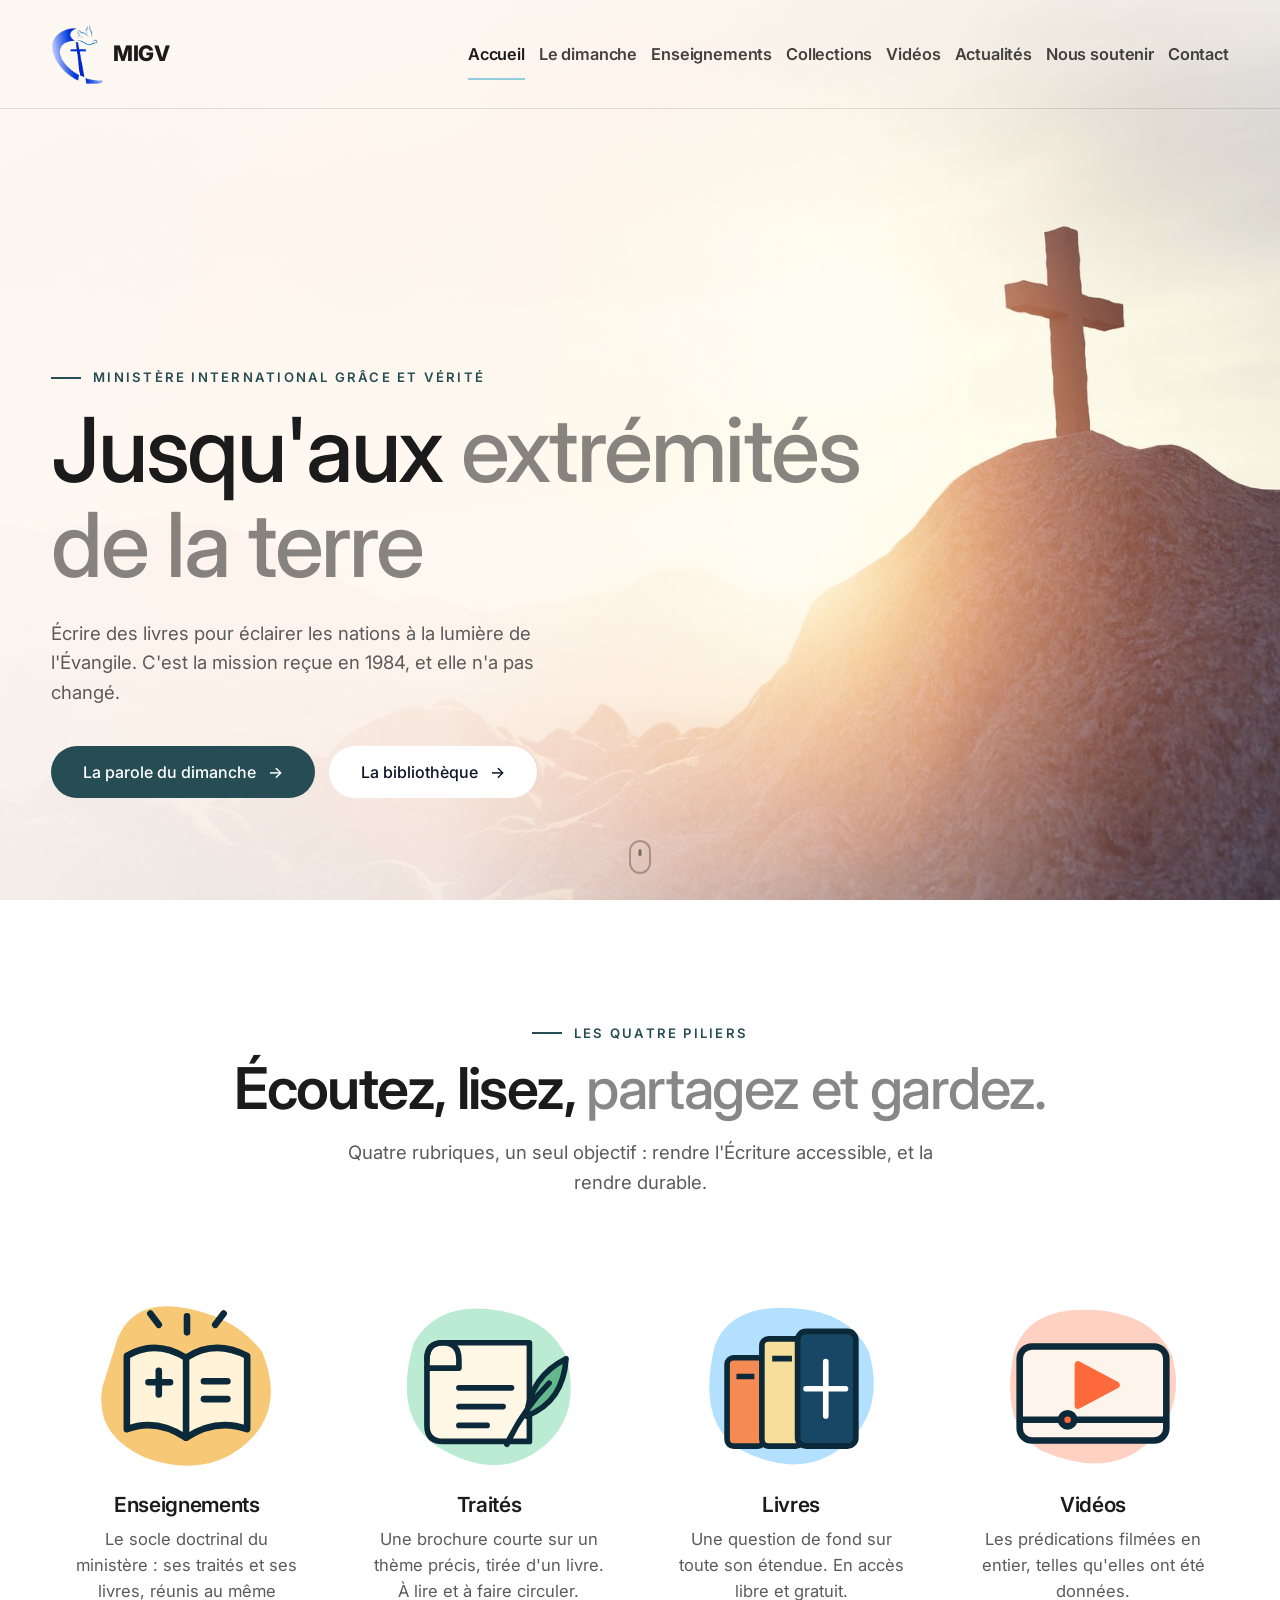
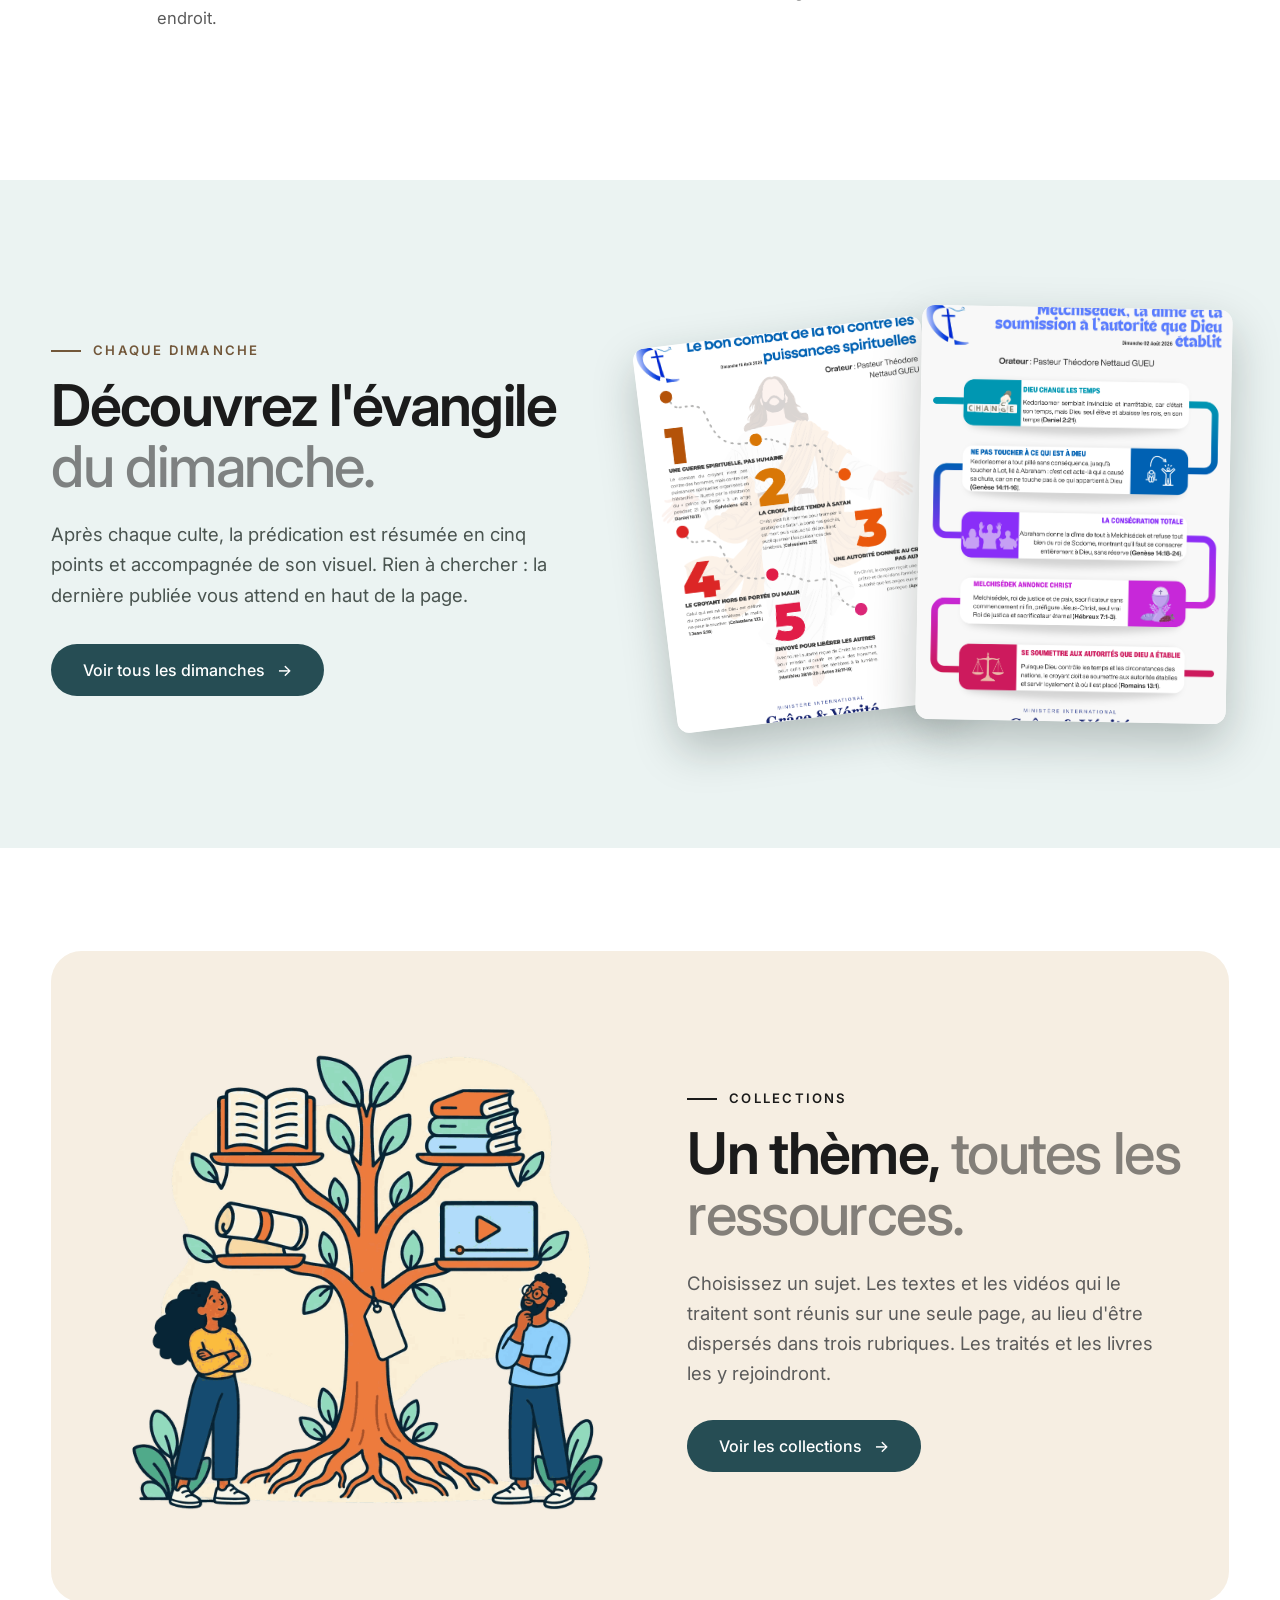
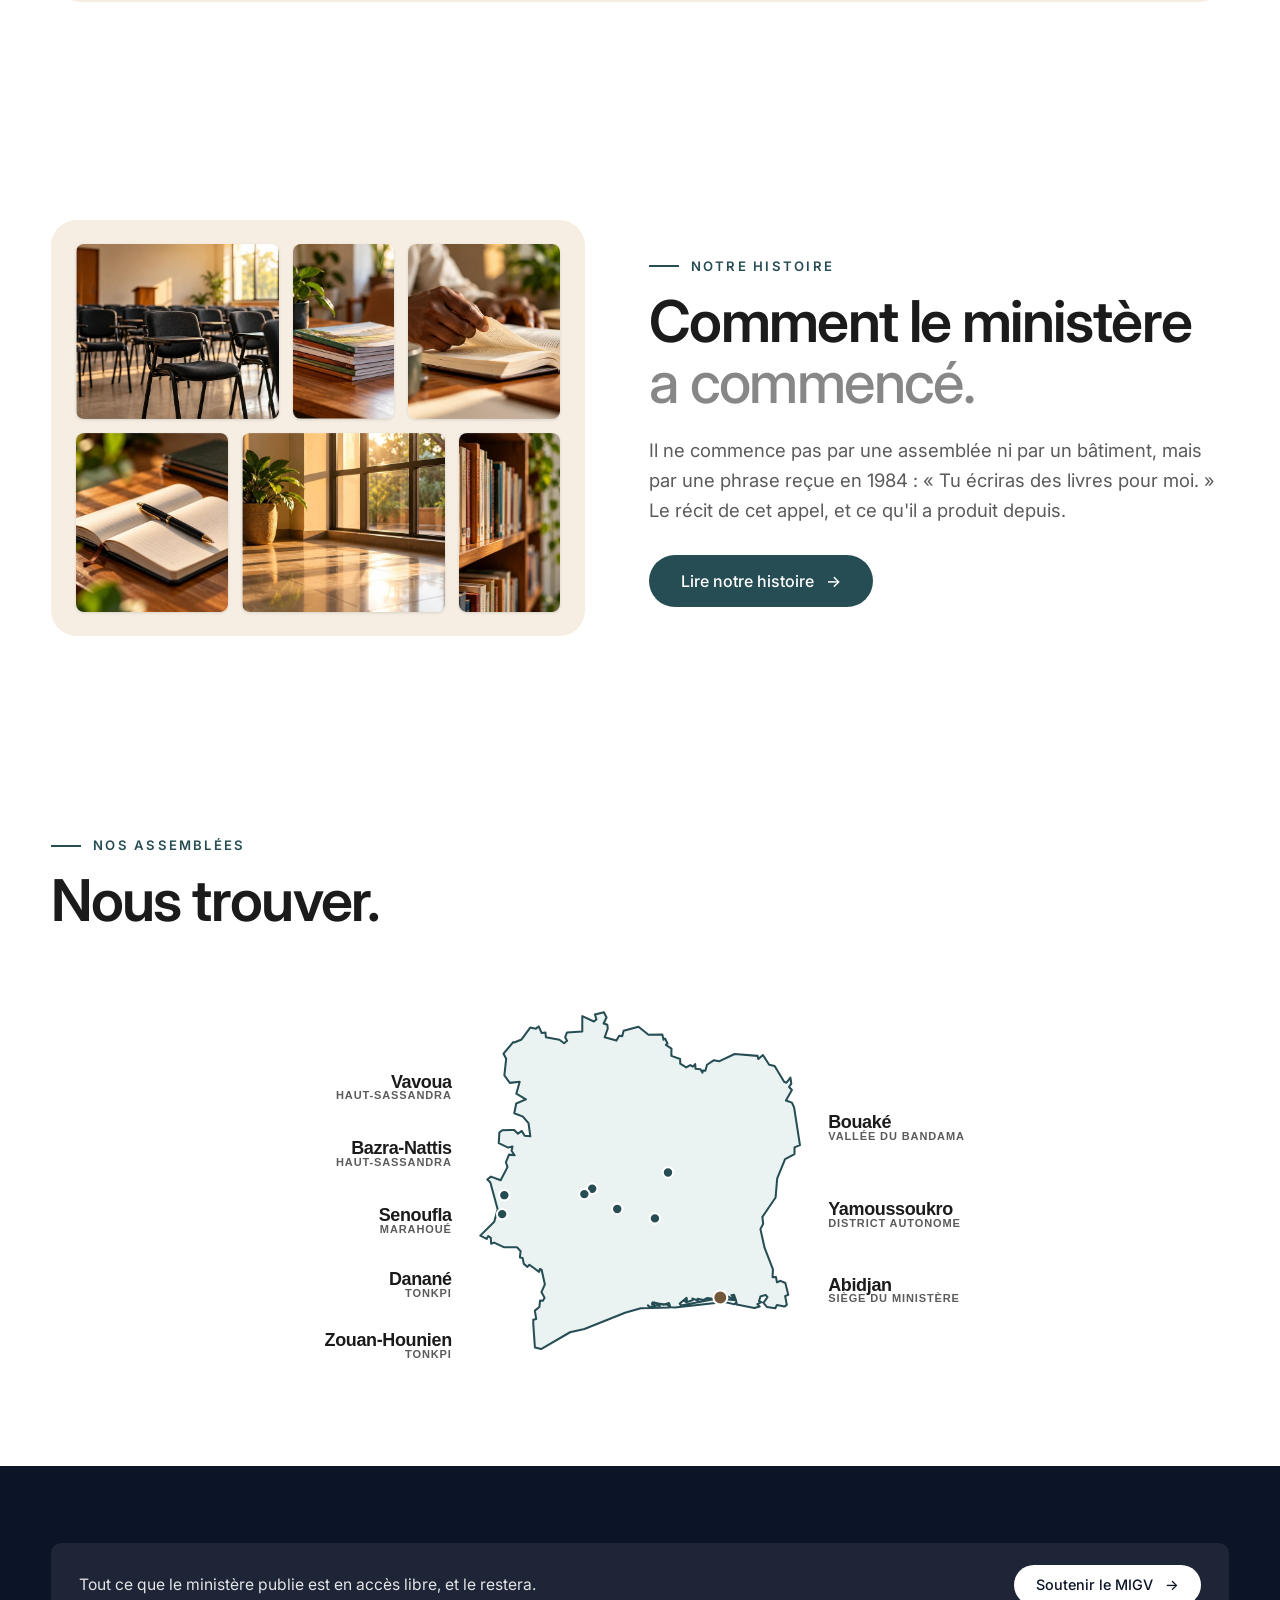
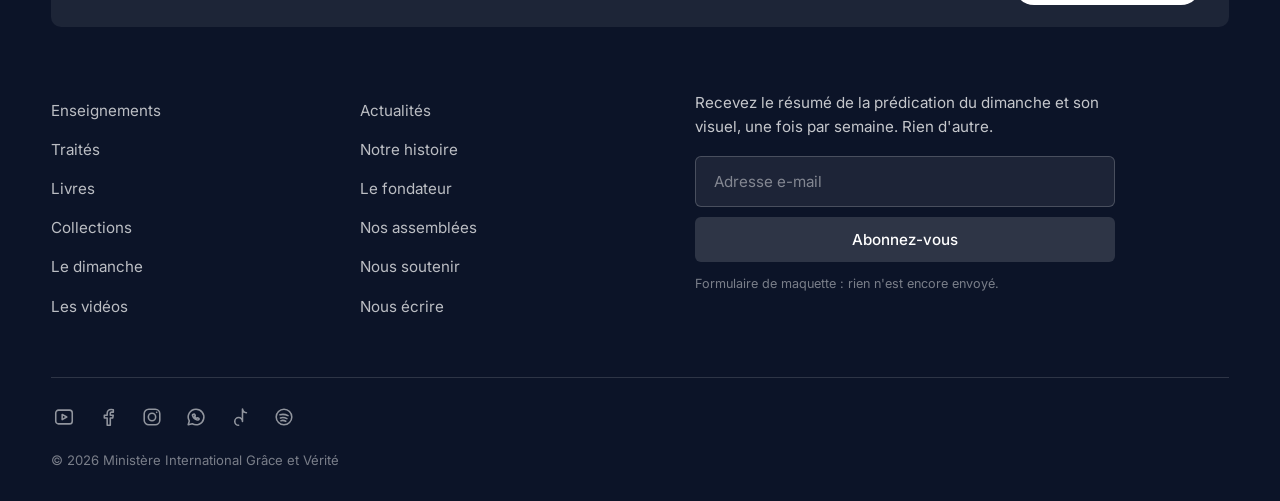
==== index.html @ cc4a8f65 "Maquette du site MIGV Site statique : quatorze pages, sans serveur ni base de donnees.  Les donnees " ====
<!doctype html>
<html lang="fr">
<head>
<meta charset="utf-8">
<meta name="viewport" content="width=device-width,initial-scale=1">
<meta name="robots" content="noindex, nofollow">
<!-- Maquette en relecture. robots.txt demande aux moteurs de ne pas
     parcourir le site ; cette balise leur demande en plus de ne pas
     indexer la page, meme s'ils l'atteignent par un lien. A retirer
     le jour de la vraie mise en ligne. -->
<title>MIGV · Ministère International Grâce et Vérité</title>
<meta name="description" content="Ministère International Grâce et Vérité. Enseignements, traités, livres et prédications du Docteur Théodore Nettaud GUEU.">
<link rel="preconnect" href="https://fonts.googleapis.com">
<link rel="preconnect" href="https://fonts.gstatic.com" crossorigin>
<link href="https://fonts.googleapis.com/css2?family=Inter:wght@400;500;600;700&display=swap" rel="stylesheet">
<link rel="stylesheet" href="style.css?v=18">
<style>
/* ===================================================================
   LANDING PAGE : habillage propre, independant du reste du site.
   Tout ce qui suit ne vit que sur cette page. Les neuf autres pages
   gardent la charte precedente.
   =================================================================== */
:root{
  /* --dom est la couleur dominante de style.css. Sans valeur, elle
     retombe sur #0024D8, le bleu electrique d'origine. Il ne se
     voyait plus qu'a trois endroits, mais il s'y voyait bien :
     le trait sous le lien actif du menu, la bordure basse du
     menu mobile ouvert, et les boutons de la carte sous 820 px.
     Une seule ligne les ramene tous les trois dans la palette. */
  --dom:#264D54;

  /* valeurs relevees sur bibleproject.com le 25 octobre 2026 */
  --encre:#0C1428;      /* nuit : couverture et pied */
  --encre2:#1B1B1B;     /* le noir de leur texte */
  --parche:#F6EEE2;     /* leur parchemin chaud */
  --craie2:#FFF9F3;     /* leur blanc chaud */
  --brume:#EBF3F2;      /* leur vert tres pale */
  --gris-chaud:#EDECEB;
  --sable:#EADCC0;
  --vert:#264D54;       /* leur sarcelle profond */
  --vert-vif:#3A7781;
  --terre:#72573A;      /* leur brun */
  --or:#93CDDD;         /* leur bleu pale, en accent clair */
  --or-cl:#93CDDD;
  --craie:#FFFFFF;
  --plomb:#5B5B5B;
  --ease:cubic-bezier(.16,1,.3,1);
}
body{background:var(--craie);color:var(--encre2);
  font-family:Inter,system-ui,-apple-system,'Segoe UI',sans-serif}
/* la feuille partagee met un serif sur h1 et h2 : sur cette page, une
   seule famille, comme chez eux. */
h1,h2,h3,h4,h5{font-family:inherit}

/* ---- titres : le serif porte les deux premiers rangs ---- */
/* leur titre : la meme famille que le texte, graisse 500, chasse serree */
.ttl{font-weight:500;letter-spacing:-.025em;line-height:1.06;margin:0;text-transform:none}
.t1{font-size:clamp(2.8rem,7.6vw,5.6rem)}
.t2{font-size:clamp(2.2rem,5.9vw,3.6rem);font-weight:600;letter-spacing:-.028em}
/* ils n'opposent pas deux registres : le second membre est seulement plus clair */
.ital{font-weight:500;opacity:.52}
.sur{font:600 .82rem/1 Inter,sans-serif;letter-spacing:.17em;text-transform:uppercase;
  display:inline-flex;align-items:center;gap:12px;margin-bottom:18px}
.sur::before{content:'';width:30px;height:2px;background:currentColor}
.txt{font-size:clamp(1.06rem,1.45vw,1.2rem);line-height:1.62;color:var(--plomb);max-width:52ch}

/* ---- un seul bouton par section, deux formes ---- */
.bt{display:inline-flex;align-items:center;gap:12px;border-radius:999px;
  font:500 1rem/1 Inter,sans-serif;letter-spacing:0;padding:18px 32px;
  transition:transform .3s var(--ease),background .3s var(--ease),color .3s var(--ease)}
.bt span{transition:transform .3s var(--ease)}
.bt:hover span{transform:translateX(5px)}
.bt-plein{background:var(--vert);color:var(--craie)}
.bt-plein:hover{background:var(--encre)}
.bt-clair{background:var(--craie);color:var(--encre)}
.bt-clair:hover{background:var(--sable)}
.bt-fil{border:2px solid currentColor}
.bt-fil:hover{background:currentColor}
.bt-fil:hover span,.bt-fil:hover{color:var(--craie)}

/* ===== 1. LA COUVERTURE ============================================ */
.couv{position:relative;min-height:100svh;display:flex;align-items:flex-end;overflow:hidden}
.couv>img{position:absolute;inset:0;width:100%;height:100%;object-fit:cover;
  object-position:64% 46%;animation:derive 48s ease-in-out infinite alternate}
@keyframes derive{from{transform:scale(1.02)}to{transform:scale(1.1)}}
.couv::after{content:'';position:absolute;inset:0;pointer-events:none;
  background:linear-gradient(92deg,rgba(255,249,243,.95) 0%,rgba(255,249,243,.88) 36%,rgba(255,249,243,.52) 62%,rgba(255,249,243,.08) 88%),
             linear-gradient(180deg,rgba(255,249,243,.72) 0%,rgba(255,249,243,0) 22%)}
.couv .dedans{position:relative;z-index:3;width:100%;padding-bottom:clamp(54px,8vw,110px);color:var(--encre2)}
.couv .t1{color:var(--encre2);max-width:15ch}
.couv .sous{margin:26px 0 38px;font-size:clamp(1.06rem,1.45vw,1.22rem);line-height:1.6;color:var(--plomb);
  max-width:46ch}
.couv .choix{display:flex;gap:14px;flex-wrap:wrap}
.couv .fleche{position:absolute;left:50%;bottom:26px;z-index:3;transform:translateX(-50%);
  width:22px;height:34px;border:2px solid rgba(27,27,27,.3);border-radius:999px}
.couv .fleche::after{content:'';position:absolute;left:50%;top:7px;width:3px;height:7px;border-radius:2px;
  background:rgba(27,27,27,.55);transform:translateX(-50%);animation:goutte 2.1s ease-in-out infinite}
@keyframes goutte{0%{opacity:0;transform:translate(-50%,0)}35%{opacity:1}100%{opacity:0;transform:translate(-50%,13px)}}

/* l'entete repose sur la photo, puis se pose en vert une fois depassee */
#entete .bar{max-width:var(--max);margin:0 auto;padding:18px clamp(24px,4vw,54px);
  display:flex;align-items:center;gap:26px}
.tete.clair{background:transparent;border-bottom:1px solid rgba(27,27,27,.12)}
.tete.clair a,.tete.clair b,.tete.clair nav a{color:var(--encre2)}
.tete.pose{background:#17223E;border-bottom:1px solid rgba(255,255,255,.16);
  box-shadow:0 10px 28px rgba(0,0,0,.28)}
/* l'entete s'efface quand le pied entre a l'ecran : plus de deux bandes
   sombres qui se touchent, et le pied reprend tout l'ecran */
.tete{transition:background .4s var(--ease),opacity .35s var(--ease),transform .35s var(--ease)}
.tete.efface{opacity:0;transform:translateY(-100%);pointer-events:none}
.tete.pose a,.tete.pose b,.tete.pose nav a{color:var(--craie)}
#entete nav a{position:relative;opacity:.82}
#entete nav a:hover,#entete nav a.ici{opacity:1}
#entete nav a.ici::after{content:'';position:absolute;left:0;right:0;bottom:-7px;height:2px;background:var(--or)}
.tete.clair .burger span,.tete.clair .burger span::before,.tete.clair .burger span::after{background:var(--encre2)}
.tete.pose .burger span,.tete.pose .burger span::before,.tete.pose .burger span::after{background:var(--craie)}

/* ===== 2. LES QUATRE PILIERS ======================================= */
.piliers{background:var(--craie);padding:clamp(76px,9vw,134px) 0}
.piliers .tete-sec{text-align:center;margin-bottom:clamp(44px,5vw,70px)}
.piliers .sur{color:var(--vert)}
.piliers .txt{margin:18px auto 0;text-align:center}
.quatre{display:grid;grid-template-columns:repeat(4,1fr);gap:clamp(18px,2.4vw,36px)}
@media(max-width:980px){.quatre{grid-template-columns:repeat(2,1fr)}}
@media(max-width:560px){.quatre{grid-template-columns:1fr}}
.pil{display:block;text-align:center;padding:30px 20px 34px;border-radius:14px;
  transition:background .35s var(--ease),transform .35s var(--ease)}
.pil:hover{background:#FAF7F2;transform:translateY(-6px)}
.pil .emb{width:100%;max-width:210px;height:188px;margin:0 auto 16px;display:block}
.pil h3{font-weight:600;font-size:1.3rem;letter-spacing:-.015em;text-transform:none;
  margin:0 0 10px;color:var(--encre2)}
.pil p{margin:0;font-size:1.04rem;line-height:1.58;color:var(--plomb)}
/* la tache de couleur respire au survol, le trait ne bouge pas */
.pil .emb>path:first-child{transform-origin:110px 100px;
  transition:transform .5s var(--ease)}
.pil:hover .emb>path:first-child{transform:scale(1.07) rotate(-2deg)}

/* ===== 3. LA PAROLE DU DIMANCHE ==================================== */
.dim{background:var(--brume);padding:clamp(96px,11vw,168px) 0;overflow:hidden}
.dim .duo{display:grid;grid-template-columns:minmax(0,.86fr) minmax(0,1fr);
  gap:clamp(34px,5vw,80px);align-items:center}
@media(max-width:900px){.dim .duo{grid-template-columns:1fr}}
.dim .sur{color:var(--terre)}
.dim .txt{color:#4A5450}
.dim .act{margin-top:34px;display:flex;gap:14px;flex-wrap:wrap}
.eventail{display:flex;justify-content:center;gap:0}
.eventail a{display:block;width:clamp(150px,25vw,290px);border-radius:12px;overflow:hidden;
  box-shadow:0 18px 44px rgba(19,36,31,.26);background:var(--craie);
  transition:transform .45s var(--ease),box-shadow .45s var(--ease)}
.eventail a img{width:100%;aspect-ratio:3/4;object-fit:cover;display:block}
.eventail a:nth-child(1){transform:rotate(-7deg) translateY(10px)}
.eventail a:nth-child(2){transform:rotate(1deg) scale(1.07);z-index:2;margin:0 -14px}
.eventail a:nth-child(3){transform:rotate(7deg) translateY(10px)}
.eventail a:hover{transform:rotate(0deg) scale(1.1) translateY(-8px);z-index:3;
  box-shadow:0 26px 60px rgba(19,36,31,.34)}
/* en dessous de 700 px, trois affiches de 150 px ne tiennent plus :
   on les reduit et on resserre le chevauchement. */
@media(max-width:700px){
  .eventail a{width:clamp(78px,25vw,128px)}
  .eventail a:nth-child(2){margin:0 -8px}
}

/* ===== 4. LES COLLECTIONS ========================================== */
.coll{background:var(--craie);color:var(--encre2);
  padding:clamp(70px,8vw,120px) 0;overflow:hidden;position:relative}
/* une seconde couche posee sur le fond blanc, comme sur la reference */
.couche{background:var(--parche);border-radius:clamp(18px,2.4vw,32px);
  padding:clamp(34px,4.4vw,72px) clamp(26px,3.6vw,60px)}
.couche .duo{display:grid;grid-template-columns:minmax(0,1fr) minmax(0,.92fr);
  gap:clamp(30px,4vw,70px);align-items:center}
@media(max-width:900px){.couche .duo{grid-template-columns:1fr}}
/* l'illustration de la section, posee simplement */
.illu{margin:0;display:flex;justify-content:center;align-items:center;
  padding:clamp(10px,2vw,28px)}
.illu img{display:block;width:100%;max-width:650px;height:auto;object-fit:contain}

/* ===== 5. L'HISTOIRE =============================================== */
.hist{background:var(--craie);padding:clamp(76px,9vw,134px) 0}
.hist .duo{display:grid;grid-template-columns:minmax(0,.92fr) minmax(0,1fr);
  gap:clamp(34px,5vw,80px);align-items:center}
@media(max-width:900px){.hist .duo{grid-template-columns:1fr}}
.hist .sur{color:var(--vert)}
/* ---- la mosaique. Six photographies en deux rangees de trois, et
   jamais deux cadres de la meme largeur dans une rangee : 4, 2 et 3
   colonnes, puis 3, 4 et 2 pour que le grand cadre change de place.
   Dans chaque rangee un seul cadre porte son vrai ratio dans --r : c'est
   lui qui fixe la hauteur, et il n'est donc jamais recadre. Les deux
   autres s'etirent pour l'atteindre exactement, object-fit:cover absorbe
   la difference, et les hauteurs tombent juste a toutes les largeurs,
   gouttiere comprise. ---- */
.mur{background:var(--parche);border-radius:clamp(16px,2vw,26px);
  padding:clamp(14px,1.9vw,26px)}
.mosaique{display:flex;flex-direction:column;gap:clamp(8px,1.1vw,14px)}
.rang{display:flex;gap:clamp(8px,1.1vw,14px);align-items:stretch}
.case{position:relative;margin:0;border-radius:8px;overflow:hidden;
  background:var(--craie);box-shadow:0 1px 3px rgba(27,27,27,.13);
  transition:transform .45s var(--ease)}
/* l'image est hors flux : elle ne pese donc pas sur la hauteur de la
   rangee, qui reste decidee par le seul cadre porteur du ratio. */
.case img{position:absolute;inset:0;width:100%;height:100%;
  object-fit:cover;display:block}
.case:hover{transform:translateY(-3px)}
.case.f4{flex:4 1 0}
.case.f3{flex:3 1 0}
.case.f2{flex:2 1 0}
.case.porte{aspect-ratio:var(--r)}   /* le cadre qui fixe la hauteur */
.case:not(.porte){min-height:0}      /* les autres s'etirent */
/* au telephone la hauteur n'est plus le probleme, et trois cadres de
   front donneraient un filet de 65 px. On repasse donc a deux colonnes
   carrees : les rangees s'effacent, les six cadres se rangent seuls. */
@media(max-width:620px){
  .mosaique{display:grid;grid-template-columns:1fr 1fr}
  .rang{display:contents}
  .mosaique .case{aspect-ratio:1}
}
.faits{display:flex;flex-wrap:wrap;gap:clamp(18px,3vw,44px);margin-top:clamp(26px,3vw,38px);
  padding-top:clamp(20px,2.4vw,30px);border-top:1px solid rgba(27,27,27,.12)}
.faits div{min-width:120px}
.faits b{display:block;font-size:clamp(1.4rem,2.4vw,1.9rem);font-weight:600;
  letter-spacing:-.02em;line-height:1.1;color:var(--encre2)}
.faits span{font:500 .74rem/1.4 Inter,sans-serif;letter-spacing:.12em;
  text-transform:uppercase;color:var(--plomb)}

/* ===== 6. LA CARTE ================================================= */
.zone-carte{background:var(--craie);padding:clamp(54px,6vw,86px) 0}
.zone-carte .sur{color:var(--vert)}
.zone-carte .tete-sec{margin-bottom:clamp(34px,4vw,54px)}
/* la feuille partagee encadre la carte d'un trait de 3 px : sur
   l'accueil on l'enleve, la carte respire sur le fond blanc. */
.zone-carte .carte-hote{border:0;padding:0;background:transparent;
  max-width:720px;margin:0 auto}
/* on redefinit ici les variables dont la carte se sert : le trace, les
   points, les fleches et les etiquettes passent d'un coup aux teintes
   de cette page, sans toucher a la feuille partagee ni a la page Contact. */
.zone-carte{--accent:#264D54;--bleu-brume:#EBF3F2;--ambre:#72573A;
  --texte:#1B1B1B;--gris:#5B5B5B;--creme:#FFFFFF}
/* la carte dessine dans un cadre de 1240 de large, affiche sur 720 :
   tout y est reduit de 42 %. On grossit donc les etiquettes d'autant. */
.zone-carte .carte-ci .nom{font-size:31px}
.zone-carte .carte-ci .reg{font-size:19px}
.zone-carte .carte-ci .past{font-size:21px}
/* chaque ville porte sa propre teinte, posee par le script ci-dessous.
   Au repos la carte reste unie ; la couleur n'apparait qu'au clic. */
.zone-carte .carte-ci .g-ville.actif .pt{fill:var(--ville,#72573A)}
.zone-carte .carte-ci .g-ville.actif .halo{fill:var(--ville,#72573A);opacity:.18}
.zone-carte .carte-ci .lab.actif .nom{fill:var(--ville,#72573A)}
.zone-carte .carte-ci .lab.actif .reg{fill:var(--ville,#72573A);opacity:.7}
.zone-carte .carte-ci .g-ville .pt,.zone-carte .carte-ci .nom,.zone-carte .carte-ci .reg{
  transition:fill .3s var(--ease)}

/* ===== 7. LE PIED ================================================== */
.pied-neuf{background:var(--encre);color:var(--craie);padding:clamp(56px,6vw,88px) 0 30px}

/* 1. la barre d'appel, en retrait sur le fond du pied */
.appel{display:flex;align-items:center;justify-content:space-between;gap:20px;flex-wrap:wrap;
  background:rgba(255,255,255,.07);border-radius:10px;
  padding:clamp(16px,1.8vw,22px) clamp(18px,2.2vw,28px);margin-bottom:clamp(40px,5vw,66px)}
.appel p{margin:0;font-size:.98rem;color:rgba(255,255,255,.88);max-width:62ch}
.appel .bt{padding:13px 22px;font-size:.9rem}

/* 2. les colonnes de liens a gauche, la lettre a droite */
.corps{display:grid;grid-template-columns:minmax(0,1fr) minmax(0,.92fr);
  gap:clamp(30px,5vw,80px);padding-bottom:clamp(36px,4vw,56px)}
@media(max-width:860px){.corps{grid-template-columns:1fr}}
.colonnes{display:grid;grid-template-columns:repeat(2,1fr);gap:clamp(20px,3vw,46px)}
@media(max-width:460px){.colonnes{grid-template-columns:1fr}}
.colonnes a{display:block;padding:7px 0;font-size:.95rem;color:rgba(255,255,255,.72);
  transition:color .25s,transform .25s var(--ease)}
.colonnes a:hover{color:var(--craie);transform:translateX(4px)}

.lettre p{margin:0 0 16px;font-size:.95rem;line-height:1.6;color:rgba(255,255,255,.76);max-width:44ch}
.lettre form{display:flex;flex-direction:column;gap:10px;max-width:420px}
.lettre input{background:rgba(255,255,255,.07);color:var(--craie);
  border:1px solid rgba(255,255,255,.2);border-radius:6px;padding:15px 18px;
  font:400 .95rem/1 Inter,sans-serif;outline:0;transition:border-color .3s}
.lettre input::placeholder{color:rgba(255,255,255,.45)}
.lettre input:focus{border-color:rgba(255,255,255,.55)}
.lettre button{border:0;border-radius:6px;padding:15px 18px;cursor:pointer;
  background:rgba(255,255,255,.14);color:var(--craie);
  font:500 .95rem/1 Inter,sans-serif;transition:background .25s}
.lettre button:hover{background:rgba(255,255,255,.24)}
.lettre .note{margin:12px 0 0;font-size:.79rem;color:rgba(255,255,255,.45)}

/* 3. la rangee du bas : les icones, puis la mention de droits dessous */
.pied-neuf .bas{padding-top:26px;border-top:1px solid rgba(255,255,255,.14)}
.reseaux{list-style:none;margin:0 0 20px;padding:0;display:flex;flex-wrap:wrap;gap:18px}
.reseaux a{display:grid;place-items:center;width:44px;height:44px;
  margin:-9px;
  color:rgba(255,255,255,.55);transition:color .25s,transform .25s var(--ease)}
.reseaux a:hover{color:var(--craie);transform:translateY(-2px)}
.reseaux svg{width:22px;height:22px;fill:none;stroke:currentColor;stroke-width:1.7;
  stroke-linecap:round;stroke-linejoin:round}
.droits{margin:0;font-size:.82rem;color:rgba(255,255,255,.45)}

@media(prefers-reduced-motion:reduce){
  .couv>img,.couv .fleche::after{animation:none}
}
</style>
</head>
<body>

<header class="tete clair" id="entete"></header>

<!-- ===== 1. LA COUVERTURE ===== -->
<section class="couv">
  <img src="images/heros-croix.jpg" alt="Une croix dressée sur une colline au lever du soleil">
  <div class="wrap dedans">
    <div class="sur" style="color:var(--vert)">Ministère International Grâce et Vérité</div>
    <h1 class="ttl t1">Jusqu'aux <span class="ital">extrémités de la terre</span></h1>
    <p class="sous">Écrire des livres pour éclairer les nations à la lumière de
    l'Évangile. C'est la mission reçue en 1984, et elle n'a pas changé.</p>
    <div class="choix">
      <a class="bt bt-plein" href="dimanche.html">La parole du dimanche <span>&rarr;</span></a>
      <a class="bt bt-clair" href="enseignements.html">La bibliothèque <span>&rarr;</span></a>
    </div>
  </div>
  <div class="fleche" aria-hidden="true"></div>
</section>

<!-- ===== 2. LES QUATRE PILIERS ===== -->
<section class="piliers">
  <div class="wrap">
    <div class="tete-sec rv">
      <div class="sur">Les quatre piliers</div>
      <h2 class="ttl t2">Écoutez, lisez, <span class="ital">partagez et gardez.</span></h2>
      <p class="txt">Quatre rubriques, un seul objectif : rendre l'Écriture
      accessible, et la rendre durable.</p>
    </div>
    <div class="quatre rv">

      <a class="pil" href="enseignements.html">
        <svg class="emb" viewBox="0 0 220 200" aria-hidden="true"><path d="M36 51Q53 8 108 18T190 65Q215 126 172 163T65 177Q11 153 20 102Z" fill="#f7c875"/><g fill="none" stroke="#0b2938" stroke-width="7" stroke-linecap="round" stroke-linejoin="round"><path d="M109 71Q76 51 46 69V147Q77 135 109 156Q141 135 174 147V69Q139 51 109 71Z" fill="#fff4d9"/><path d="M109 71V156M69 97h23m-12-12v25m48-14h25m-25 19h25"/><path d="M110 27v17M80 36l-9-12m69 12 9-12"/></g></svg>
        <h3>Enseignements</h3>
        <p>Le socle doctrinal du ministère : ses traités et ses livres, réunis au même endroit.</p>
      </a>

      <a class="pil" href="traites.html">
        <svg class="emb" viewBox="0 0 220 200" aria-hidden="true"><path d="M30 55Q55 12 115 20T193 72Q209 137 162 170T54 165Q7 133 30 55Z" fill="#bcebd4"/><g fill="none" stroke="#0b2938" stroke-width="6" stroke-linecap="round" stroke-linejoin="round"><path d="M61 55h92v105H61q-17 0-17-17V72q0-17 17-17Z" fill="#fff7e6"/><path d="M44 73q0-18 17-18t17 18v9H44m34 21h56m-56 20h47m-47 20h30"/><path d="M150 133q4-42 42-61-3 46-42 61Zm-21 30q18-38 45-65" fill="#65b88c"/></g></svg>
        <h3>Traités</h3>
        <p>Une brochure courte sur un thème précis, tirée d'un livre. À lire et à faire circuler.</p>
      </a>

      <a class="pil" href="livres.html">
        <svg class="emb" viewBox="0 0 220 200" aria-hidden="true"><path d="M29 58Q45 15 109 18T193 65Q211 128 166 165T56 169Q9 139 29 58Z" fill="#b4e0ff"/><g stroke="#0b2938" stroke-width="6" stroke-linejoin="round"><rect x="42" y="71" width="40" height="94" rx="7" fill="#f58b53"/><rect x="79" y="51" width="43" height="114" rx="7" fill="#f5df9b"/><rect x="117" y="43" width="62" height="122" rx="9" fill="#184765"/><path d="M147 75v58m-21-29h42" stroke="white" stroke-linecap="round"/><path d="M52 91h19M90 72h21"/></g></svg>
        <h3>Livres</h3>
        <p>Une question de fond sur toute son étendue. En accès libre et gratuit.</p>
      </a>

      <a class="pil" href="videos.html">
        <svg class="emb" viewBox="0 0 220 200" aria-hidden="true"><path d="M26 65Q40 18 106 20T194 68Q210 126 167 163T55 170Q10 143 26 65Z" fill="#ffd1c2"/><g stroke="#0b2938" stroke-width="7" stroke-linejoin="round"><rect x="32" y="59" width="156" height="100" rx="13" fill="#fff4ec"/><path d="M32 137h156"/><path d="m94 78 0 44 41-22Z" fill="#ff6a3d" stroke="#ff6a3d"/><circle cx="83" cy="137" r="7" fill="#ff6a3d"/></g></svg>
        <h3>Vidéos</h3>
        <p>Les prédications filmées en entier, telles qu'elles ont été données.</p>
      </a>

    </div>
  </div>
</section>

<!-- ===== 3. LA PAROLE DU DIMANCHE ===== -->
<section class="dim">
  <div class="wrap duo">
    <div class="rv">
      <div class="sur">Chaque dimanche</div>
      <h2 class="ttl t2">Découvrez l'évangile <span class="ital">du dimanche.</span></h2>
      <p class="txt" style="margin-top:22px">Après chaque culte, la prédication est résumée
      en cinq points et accompagnée de son visuel. Rien à chercher : la dernière publiée
      vous attend en haut de la page.</p>
      <div class="act">
        <a class="bt bt-plein" href="dimanche.html">Voir tous les dimanches <span>&rarr;</span></a>
      </div>
    </div>
    <div class="eventail rv" id="eventail"></div>
  </div>
</section>

<!-- ===== 4. LES COLLECTIONS ===== -->
<section class="coll">
  <div class="wrap">
   <div class="couche">
    <div class="duo">
    <figure class="illu rv">
      <img src="images/arbre-ressources.png" width="1254" height="1254" decoding="async"
           alt="Un arbre dont les quatre branches portent les enseignements, les traités, les livres et les vidéos">
    </figure>
    <div class="rv">
      <div class="sur">Collections</div>
      <h2 class="ttl t2">Un thème, <span class="ital">toutes les ressources.</span></h2>
      <p class="txt" style="margin-top:22px">Choisissez un sujet. Les textes et les vidéos
      qui le traitent sont réunis sur une seule page, au lieu d'être dispersés dans
      trois rubriques. Les traités et les livres les y rejoindront.</p>
      <div class="act" style="margin-top:32px">
        <a class="bt bt-plein" href="collections.html">Voir les collections <span>&rarr;</span></a>
      </div>
    </div>
    </div>
   </div>
  </div>
</section>

<!-- ===== 5. L'HISTOIRE ===== -->
<section class="hist">
  <div class="wrap duo">
    <div class="mur rv">
     <div class="mosaique">
      <div class="rang">
      <figure class="case f4 porte" style="--r:1.158"><img src="images/h-chaises.jpg" width="615" height="531" decoding="async" alt="Des chaises alignées face à un pupitre, dans une salle vide"></figure>
      <figure class="case f2"><img src="images/h-brochures.jpg" width="325" height="532" decoding="async" alt="Une pile de traités imprimés posée sur une table"></figure>
      <figure class="case f3"><img src="images/h-mains-pages.jpg" width="480" height="531" decoding="async" alt="Deux mains tournant les pages d'une Bible ouverte"></figure>
      </div>
      <div class="rang">
      <figure class="case f3"><img src="images/h-carnet.jpg" width="483" height="540" decoding="async" alt="Un carnet ouvert et un stylo, posés à côté d'un livre"></figure>
      <figure class="case f4 porte" style="--r:1.139"><img src="images/h-lumiere.jpg" width="615" height="540" decoding="async" alt="La lumière d'une fenêtre posée sur un sol carrelé"></figure>
      <figure class="case f2"><img src="images/h-rayonnage.jpg" width="325" height="540" decoding="async" alt="Un rayonnage d'ouvrages rangés"></figure>
      </div>
     </div>
    </div>
    <div class="rv">
      <div class="sur">Notre histoire</div>
      <h2 class="ttl t2">Comment le ministère <span class="ital">a commencé.</span></h2>
      <p class="txt" style="margin-top:22px">Il ne commence pas par une assemblée ni
      par un bâtiment, mais par une phrase reçue en 1984 : « Tu écriras des livres
      pour moi. » Le récit de cet appel, et ce qu'il a produit depuis.</p>
      <div class="act" style="margin-top:30px">
        <a class="bt bt-plein" href="histoire.html">Lire notre histoire <span>&rarr;</span></a>
      </div>
    </div>
  </div>
</section>

<!-- ===== 6. LA CARTE ===== -->
<section class="zone-carte">
  <div class="wrap">
    <div class="tete-sec rv">
      <div class="sur">Nos assemblées</div>
      <h2 class="ttl t2">Nous trouver.</h2>
    </div>
    <div class="carte-hote rv" id="ass"></div>
  </div>
</section>

<!-- ===== 7. LE PIED ===== -->
<footer class="pied-neuf">
  <div class="wrap">

    <div class="appel">
      <p>Tout ce que le ministère publie est en accès libre, et le restera.</p>
      <a class="bt bt-clair" href="soutenir.html">Soutenir le MIGV <span>&rarr;</span></a>
    </div>

    <div class="corps">
      <div class="colonnes">
        <div>
        <a href="enseignements.html">Enseignements</a>
        <a href="traites.html">Traités</a>
        <a href="livres.html">Livres</a>
        <a href="collections.html">Collections</a>
        <a href="dimanche.html">Le dimanche</a>
        <a href="videos.html">Les vidéos</a>
        </div>
        <div>
        <a href="actualites.html">Actualités</a>
        <a href="histoire.html">Notre histoire</a>
        <a href="biographie.html">Le fondateur</a>
        <a href="contact.html">Nos assemblées</a>
        <a href="soutenir.html">Nous soutenir</a>
        <a href="contact.html">Nous écrire</a>
        </div>
      </div>
      <div class="lettre">
        <p>Recevez le résumé de la prédication du dimanche et son visuel,
        une fois par semaine. Rien d'autre.</p>
        <form onsubmit="return inscrire(event)">
          <input id="courriel" type="email" placeholder="Adresse e-mail" required
                 aria-label="Votre adresse e-mail">
          <button type="submit">Abonnez-vous</button>
        </form>
        <p class="note" id="note">Formulaire de maquette : rien n'est encore envoyé.</p>
      </div>
    </div>

    <div class="bas">
      <ul class="reseaux">
      <li><a href="#" aria-label="YouTube" title="YouTube"><svg viewBox="0 0 24 24" aria-hidden="true"><path d="M3 7.5a3 3 0 0 1 3-3h12a3 3 0 0 1 3 3v9a3 3 0 0 1-3 3H6a3 3 0 0 1-3-3Z"/><path d="M10 9.2 15 12l-5 2.8Z"/></svg></a></li>
      <li><a href="#" aria-label="Facebook" title="Facebook"><svg viewBox="0 0 24 24" aria-hidden="true"><path d="M14.5 21v-8h2.7l.5-3h-3.2V8.2c0-.9.3-1.5 1.6-1.5h1.7V4a22 22 0 0 0-2.5-.1c-2.5 0-4.2 1.5-4.2 4.3V10H8v3h3.1v8Z"/></svg></a></li>
      <li><a href="#" aria-label="Instagram" title="Instagram"><svg viewBox="0 0 24 24" aria-hidden="true"><rect x="3.5" y="3.5" width="17" height="17" rx="5"/><circle cx="12" cy="12" r="4"/><circle cx="17.1" cy="6.9" r=".9" fill="currentColor" stroke="none"/></svg></a></li>
      <li><a href="#" aria-label="WhatsApp" title="WhatsApp"><svg viewBox="0 0 24 24" aria-hidden="true"><path d="M12 3.5a8.5 8.5 0 0 0-7.3 12.8L3.5 20.5l4.4-1.1A8.5 8.5 0 1 0 12 3.5Z"/><path d="M9 9.4c.3-.7.6-.7.9-.7.3 0 .6.1.8.6l.5 1.2-.7.8c.5 1 1.3 1.8 2.3 2.3l.8-.7 1.2.5c.5.2.6.5.6.8 0 .3 0 .6-.7.9-.8.3-2 .2-3.5-.8a7 7 0 0 1-2.4-2.5c-.8-1.4-.9-2.1-.6-2.4Z"/></svg></a></li>
      <li><a href="#" aria-label="TikTok" title="TikTok"><svg viewBox="0 0 24 24" aria-hidden="true"><path d="M10.5 21a4.2 4.2 0 1 1 4.2-4.2V3.2c.3 2.3 2 4 4.3 4.2"/></svg></a></li>
      <li><a href="#" aria-label="Podcast" title="Podcast"><svg viewBox="0 0 24 24" aria-hidden="true"><circle cx="12" cy="12" r="8.5"/><path d="M7.6 9.6q4.4-1.2 8.8.9M8.1 13q3.6-1 7.1.8M8.7 16q2.7-.8 5.3.6"/></svg></a></li>
      </ul>
      <p class="droits">&copy; 2026 Ministère International Grâce et Vérité</p>
    </div>

  </div>
</footer>

<script src="commun.js?v=19"></script>
<script>
/* ---- 3. les trois derniers dimanches publies, pris dans commun.js ----
   Une affiche ajoutee la-bas apparait ici toute seule, et la plus
   recente se place au centre de l'eventail. */
(function(){
  var cles = Object.keys(PRED).sort().slice(-3);
  if(!cles.length) return;
  var ordre = cles.length === 3 ? [cles[0], cles[2], cles[1]] : cles.slice().reverse();
  document.getElementById('eventail').innerHTML = ordre.map(function(k){
    var p = PRED[k], d = new Date(k + 'T00:00:00Z');
    var joli = d.getUTCDate() + ' ' + MOIS[d.getUTCMonth()].toLowerCase() + ' ' + d.getUTCFullYear();
    return '<a href="dimanche.html" title="Dimanche ' + joli + '">'
         + '<img src="' + p.img + '" alt="Visuel de la prédication du dimanche ' + joli + '"></a>';
  }).join('');
})();

/* ---- 6. la carte des assemblees ---- */
carteCI(document.querySelector('#ass'));

/* Une teinte par assemblee, dans la meme famille sourde que la carte.
   Elle ne se montre qu'au clic, sinon le trace resterait bariole. */
(function(){
  /* Huit teintes reparties sur tout le cercle chromatique, et non plus
     dans une seule famille sourde. Chacune tient au moins 4,8 de contraste
     sur le blanc, donc l'etiquette reste lisible quand la ville est choisie. */
  var TEINTES = ['#DB242A','#B35914','#8E6B0B','#1E802B',
                 '#177B82','#276FCE','#8258CA','#C23898'];
  var svg = document.querySelector('.zone-carte .carte-ci');
  if(!svg) return;
  var villes = svg.querySelectorAll('.g-ville');
  var labs   = svg.querySelectorAll('.lab');
  for(var i=0;i<villes.length;i++){
    var c = TEINTES[i % TEINTES.length];
    villes[i].style.setProperty('--ville', c);
    if(labs[i]) labs[i].style.setProperty('--ville', c);
  }
})();

/* ---- l'entete : transparente sur la photo, pleine ensuite ---- */
(function(){
  var tete = document.querySelector('#entete');
  var couv = document.querySelector('.couv');
  var pied = document.querySelector('.pied-neuf');

  addEventListener('scroll', function(){
    var h = couv.offsetHeight - 90;
    tete.classList.toggle('clair', scrollY < h);
    tete.classList.toggle('pose',  scrollY >= h);
  }, {passive:true});

  /* des que le pied entre a l'ecran, l'entete se retire */
  if ('IntersectionObserver' in window && pied) {
    new IntersectionObserver(function(entrees){
      entrees.forEach(function(e){ tete.classList.toggle('efface', e.isIntersecting); });
    }, {rootMargin:'0px 0px -88% 0px'}).observe(pied);
  }
})();

/* ---- 7. le formulaire de la lettre, en maquette ---- */
function inscrire(e){
  e.preventDefault();
  document.getElementById('note').textContent =
    "Merci. Le formulaire n'est pas encore relié : il le sera quand le ministère aura choisi son service d'envoi.";
  return false;
}
</script>
</body>
</html>
---- style.css ----
:root{
  /* ancre et sa famille */
  --accent:#0024D8;      /* couleur d'action, inchangee */
  --bleu-nuit:#0A1440;   /* remplace le noir sur les aplats */
  --bleu-doux:#3F5BD9;   /* bleu secondaire, assombri pour rester lisible */
  --bleu-brume:#EEF2FB;  /* fond de section froid */
  /* contrepoints, voisins directs de l'ancre */
  --indigo:#4B2FA8;
  --sarcelle:#0B6A73;
  --ambre:#8A5E00;       /* or fonce : lisible en texte sur blanc ET en fond sous du blanc */
  --ambre-clair:#E7C169; /* la meme teinte eclaircie, pour les fonds sombres */
  --ambre-pale:#FBF2DE;  /* fond de section chaud */
  /* nuances tres pales : la couleur d'une page peut enfin remplir une
     surface entiere, au lieu de se limiter a un filet de 3 px */
  --p1:#EEF2FB;          /* bleu    */
  --p2:#F2EFFB;          /* indigo  */
  --p3:#ECF5F6;          /* sarcelle*/
  --p4:#FBF2DE;          /* or      */
  --p5:#EEF0F7;          /* nuit    */
  /* ---- LA GAMME, toujours dans cet ordre ----
     Une page ne choisit pas une couleur : elle choisit son --depart dans la gamme.
     Toute serie numerotee tourne ensuite dessus, teinte(n) = GAMME[(depart + n) % 5]. */
  --t1:var(--accent);     /* 1 bleu     */
  --t2:var(--indigo);     /* 2 indigo   */
  --t3:var(--sarcelle);   /* 3 sarcelle */
  --t4:var(--ambre);      /* 4 or       */
  --t5:var(--bleu-nuit);  /* 5 bleu nuit*/
  /* la reference biblique ne tourne jamais : elle est la signature de l'Ecriture */
  --or-ref:var(--ambre);
  /* valeurs par defaut, chaque page redeclare --depart, --dom et --dom2 */
  --depart:1;
  --dom:var(--t1);
  --dom2:var(--t2);
  /* neutres */
  --noir:#0D1020;        /* texte et filets uniquement */
  --creme:#FFFFFF;
  --creme2:#EEF2FB;
  --accent2:#7E93F2;
  --bleu:#0024D8;
  --texte:#14172B;
  --gris:#5A6178;
  --trait:#DCE2F0;
  --ease:cubic-bezier(.16,1,.3,1);
  --max:1380px;
}
*,*::before,*::after{box-sizing:border-box}
html{scroll-behavior:smooth}
body{margin:0;background:var(--creme);color:var(--texte);
  font-family:'Poppins',system-ui,sans-serif;font-weight:400;font-size:1rem;line-height:1.65;
  -webkit-font-smoothing:antialiased;overflow-x:hidden}
button{font:inherit;color:inherit;cursor:pointer;border:0;background:none}
a{color:inherit;text-decoration:none}
img{display:block;max-width:100%}
.wrap{max-width:var(--max);margin:0 auto;padding:0 clamp(24px,4vw,54px)}
::selection{background:var(--accent);color:#fff}

/* =============== BARRE =============== */
.tete{position:fixed;top:0;left:0;right:0;z-index:60;transition:background .4s var(--ease)}
.tete.pose{background:var(--creme);border-bottom:2px solid var(--dom)}
.bar{display:flex;align-items:center;gap:clamp(16px,3vw,48px);height:108px;max-width:var(--max);margin:0 auto;padding:0 clamp(24px,4vw,54px)}
.logo{display:flex;align-items:center;gap:10px;margin-right:auto;white-space:nowrap;flex:0 0 auto}
.logo img{width:52px;height:auto;flex:none}
.logo b{display:flex;align-items:center;gap:12px;font-weight:800;font-size:1.34rem;letter-spacing:-.02em;
  line-height:1;text-transform:uppercase}
.logo b span{font-weight:600;font-size:.68rem;letter-spacing:.08em;color:var(--gris);text-transform:uppercase;
  padding-left:10px;border-left:2px solid currentColor;line-height:1.15;max-width:15ch;white-space:normal}
nav a{font-weight:600;font-size:1.02rem;letter-spacing:-.01em;position:relative;padding:6px 0;white-space:nowrap}
nav a::after{content:'';position:absolute;left:0;right:100%;bottom:2px;height:3px;background:var(--dom);transition:right .35s var(--ease)}
nav a:hover::after,nav a.ici::after{right:0}
nav{display:flex;gap:clamp(9px,1.1vw,17px);align-items:center;flex:0 1 auto;min-width:0}
/* le nom complet ne s'affiche que s'il reste de la place a cote des 8 onglets */
@media(max-width:1500px){.logo b span{display:none}}
.burger{display:none;width:44px;height:44px;place-items:center}
.burger span{display:block;width:24px;height:2.5px;background:currentColor;position:relative}
.burger span::before,.burger span::after{content:'';position:absolute;left:0;width:24px;height:2.5px;background:currentColor}
.burger span::before{top:-7px}.burger span::after{top:7px}
@media(max-width:1000px){
  nav{position:fixed;inset:108px 0 auto;background:var(--creme);flex-direction:column;align-items:flex-start;
    gap:0;padding:20px clamp(24px,4vw,54px) 34px;border-bottom:2px solid var(--dom);display:none}
  nav.ouvert{display:flex}
  nav a{font-size:1.5rem;font-weight:700;padding:13px 0;width:100%}
  .burger{display:grid}
}

/* =============== BLOCS =============== */
.section{padding:clamp(70px,9vw,140px) 0}
.oeil{display:inline-block;font-weight:800;font-size:clamp(1rem,1.45vw,1.28rem);letter-spacing:.16em;
  text-transform:uppercase;color:var(--dom);margin-bottom:26px}
h1,h2,h3,h4{margin:0;line-height:1}
/* un serif pour les deux premiers rangs, le sans pour le reste :
   c'est le contraste des deux familles qui fait l'allure. */
h1,h2{font-family:'Playfair Display',Georgia,'Times New Roman',serif;
  font-weight:700;letter-spacing:-.015em;text-transform:none;line-height:1.04}
h3,h4{font-weight:800;letter-spacing:-.035em;text-transform:uppercase}
/* le second registre du titre : italique, gris, et sans graisse */
.it{font-style:italic;font-weight:400;color:var(--gris)}
h1{font-size:clamp(2.2rem,5.2vw,4.4rem)}
h2{font-size:clamp(1.9rem,3.8vw,3.1rem)}
h3{font-size:clamp(1.15rem,1.8vw,1.55rem);letter-spacing:-.028em}
h4{font-size:1.05rem;letter-spacing:-.02em}
p{margin:0 0 1.1em}
.grand{font-size:clamp(1rem,1.25vw,1.15rem);line-height:1.65;font-weight:400}
.gris{color:var(--gris)}

/* boutons : aucun fond noir, la teinte vient de --dom */
.bloc-bt{display:inline-flex;align-items:center;gap:14px;background:var(--dom);color:var(--creme);
  padding:22px 40px;font-weight:800;font-size:1.15rem;letter-spacing:.02em;text-transform:uppercase;
  transition:background .3s var(--ease),transform .3s var(--ease)}
.bloc-bt:hover{background:var(--indigo);transform:translateX(6px)}
.bt2{display:inline-flex;align-items:center;gap:12px;border:2.5px solid var(--dom);color:var(--dom);
  padding:15px 30px;
  font-weight:700;font-size:.98rem;text-transform:uppercase;letter-spacing:.02em;transition:.3s var(--ease)}
.bt2:hover{background:var(--ambre);border-color:var(--ambre);color:var(--creme)}

.ref-bib{color:var(--or-ref)}

.section.brume{background:var(--bleu-brume)}
.section.chaud{background:var(--ambre-pale)}

/* ---- l'entete de page repose sur une surface teintee, pleine largeur.
   100vw ne deborde pas : body porte overflow-x:hidden. ---- */
.entete,.chapeau{position:relative}
.entete::before,.chapeau::before{content:'';position:absolute;top:0;bottom:0;
  left:50%;width:100vw;transform:translateX(-50%);background:var(--domp,var(--creme2))}
.entete>*,.chapeau>*{position:relative}

/* ---- un seul format par nature d'image, jamais au cas par cas ---- */
:root{--r-doc:3/4;--r-video:16/9}
.fmt-doc{aspect-ratio:var(--r-doc);object-fit:cover;width:100%;display:block}
.fmt-video{aspect-ratio:var(--r-video);object-fit:cover;width:100%;display:block}

/* révélation */
.rv{opacity:0;transform:translateY(34px);transition:opacity .9s var(--ease),transform .9s var(--ease)}
.rv.on{opacity:1;transform:none}

/* =============== ANIMATIONS DE TEXTE ===============
   Chaque bloc s'allume une seule fois, au moment ou il entre dans l'ecran.
   Un filet de securite dans commun.js force l'etat final au bout de 3 s :
   rien ne peut rester invisible si une animation ne part pas. */

/* a. apparition mot a mot */
.mots .mot{display:inline-block;opacity:0;transform:translateY(.42em);
  transition:opacity .6s var(--ease),transform .6s var(--ease)}
.mots.vu .mot{opacity:1;transform:none}

/* b. la ligne monte derriere son masque */
.monte{display:block;overflow:hidden;padding-bottom:.14em;margin-bottom:-.14em}
.monte>.dedans{display:block;transform:translateY(104%);transition:transform .95s var(--ease)}
.monte.vu>.dedans{transform:none}

/* d. surlignage progressif d'un mot cle */
.surligne{position:relative;display:inline-block;z-index:0}
.surligne::after{content:'';position:absolute;left:-.1em;right:-.1em;bottom:.04em;height:.4em;
  background:var(--dom);opacity:.2;z-index:-1;
  transform:scaleX(0);transform-origin:left;transition:transform .85s var(--ease)}
.surligne.vu::after{transform:scaleX(1)}

/* g. le filet qui se trace */
.filet{height:3px;background:var(--dom);transform:scaleX(0);transform-origin:left;
  transition:transform .9s var(--ease)}
.filet.vu{transform:none}

/* f. transition d'une page a l'autre, la ou le navigateur sait le faire */
@view-transition{navigation:auto}

/* carte des assemblées */
.carte-hote{border:3px solid var(--dom);padding:clamp(12px,1.6vw,24px);background:var(--creme)}
.carte-ci{width:100%;height:auto;display:block}
.carte-ci .pays{fill:var(--bleu-brume);stroke:var(--accent);stroke-width:3.5;stroke-linejoin:round}
.carte-ci .pt{fill:var(--accent);stroke:var(--creme);stroke-width:3.5;cursor:pointer;transition:r .3s var(--ease)}
.carte-ci .pt.siege{fill:var(--ambre)}
.carte-ci .g-ville:hover .pt,.carte-ci .g-ville.actif .pt{r:14}
.carte-ci .lab{cursor:pointer}
.carte-ci .nom{font-family:'Poppins',sans-serif;font-weight:800;font-size:23px;fill:var(--texte);
  letter-spacing:-.02em;transition:fill .25s}
.carte-ci .reg{font-family:'Poppins',sans-serif;font-weight:600;font-size:13px;fill:var(--gris);
  letter-spacing:.08em;text-transform:uppercase}
.carte-ci .past{font-family:'Poppins',sans-serif;font-weight:700;font-size:15px;fill:var(--ambre);
  letter-spacing:-.01em;opacity:0;transition:opacity .3s}
.carte-ci .lab.actif .past{opacity:1}
.carte-ci .zone{fill:transparent}
.carte-ci .lab:hover .nom,.carte-ci .lab.actif .nom{fill:var(--accent)}
.carte-ci .lab.actif .reg{fill:var(--accent)}
.carte-ci .fleche{stroke:var(--accent);stroke-width:2.4;fill:none;opacity:0;
  stroke-dasharray:var(--len);stroke-dashoffset:var(--len);
  transition:opacity .2s,stroke-dashoffset .55s var(--ease)}
.carte-ci .fleche.on{opacity:1;stroke-dashoffset:0}
.carte-ci .halo{fill:none;stroke:var(--accent);stroke-width:2.4;opacity:0}
.carte-ci .halo.on{opacity:.5;animation:pulseCarte 1.9s ease-in-out infinite}
@keyframes pulseCarte{0%,100%{r:18;opacity:.5}50%{r:30;opacity:0}}
.mobiles{display:none;flex-wrap:wrap;gap:8px;margin-top:20px}
.mb{border:2.5px solid var(--dom);background:var(--creme);padding:11px 16px;font-weight:700;
  font-size:.92rem;transition:.25s var(--ease);text-align:left}
.mb small{display:block;font-weight:600;font-size:.68rem;letter-spacing:.08em;color:var(--gris);
  text-transform:uppercase;margin-top:3px}
.mb em{display:block;font-style:normal;font-weight:700;font-size:.82rem;color:var(--ambre);margin-top:5px}
.mb.actif em{color:var(--ambre-clair)}
.mb.actif{background:var(--dom);color:var(--creme)}
.mb.actif small{color:rgba(255,255,255,.72)}
@media(max-width:820px){.carte-ci .lab,.carte-ci .g-fl{display:none}.mobiles{display:flex}}

/* =============== PIED =============== */
.pied{background:var(--bleu-nuit);color:var(--creme);padding:clamp(56px,7vw,100px) 0 44px}
.pied a{color:var(--creme)}
.sigle{display:flex;align-items:baseline;gap:clamp(16px,2.4vw,32px);flex-wrap:wrap;
  padding-bottom:clamp(38px,5vw,64px);margin-bottom:clamp(38px,5vw,64px);border-bottom:1px solid rgba(255,255,255,.2)}
.sigle .mig{font-weight:800;font-size:clamp(3rem,7vw,5.6rem);line-height:.85;letter-spacing:-.05em;color:var(--creme)}
.sigle .def{font-weight:600;font-size:clamp(1.05rem,2.1vw,1.6rem);letter-spacing:-.01em;color:var(--accent2)}
.pcol{display:grid;grid-template-columns:repeat(auto-fit,minmax(210px,1fr));gap:44px}
.pcol h5{font-weight:700;font-size:.84rem;letter-spacing:.2em;text-transform:uppercase;color:var(--ambre-clair);margin:0 0 18px}
.pcol p,.pcol a{font-size:1.02rem;margin:0 0 10px;display:block;color:rgba(255,255,255,.78)}
.pcol a:hover{color:var(--ambre-clair)}
.pfin{display:flex;justify-content:space-between;gap:20px;flex-wrap:wrap;margin-top:52px;padding-top:26px;
  border-top:1px solid rgba(255,255,255,.2);font-size:.88rem;color:rgba(255,255,255,.55)}

@media(prefers-reduced-motion:reduce){
  *{animation:none!important;transition-duration:.01ms!important}
  .rv{opacity:1;transform:none}
  .mots .mot{opacity:1;transform:none}
  .monte>.dedans{transform:none}
  .surligne::after{transform:scaleX(1)}
  .filet{transform:none}
}
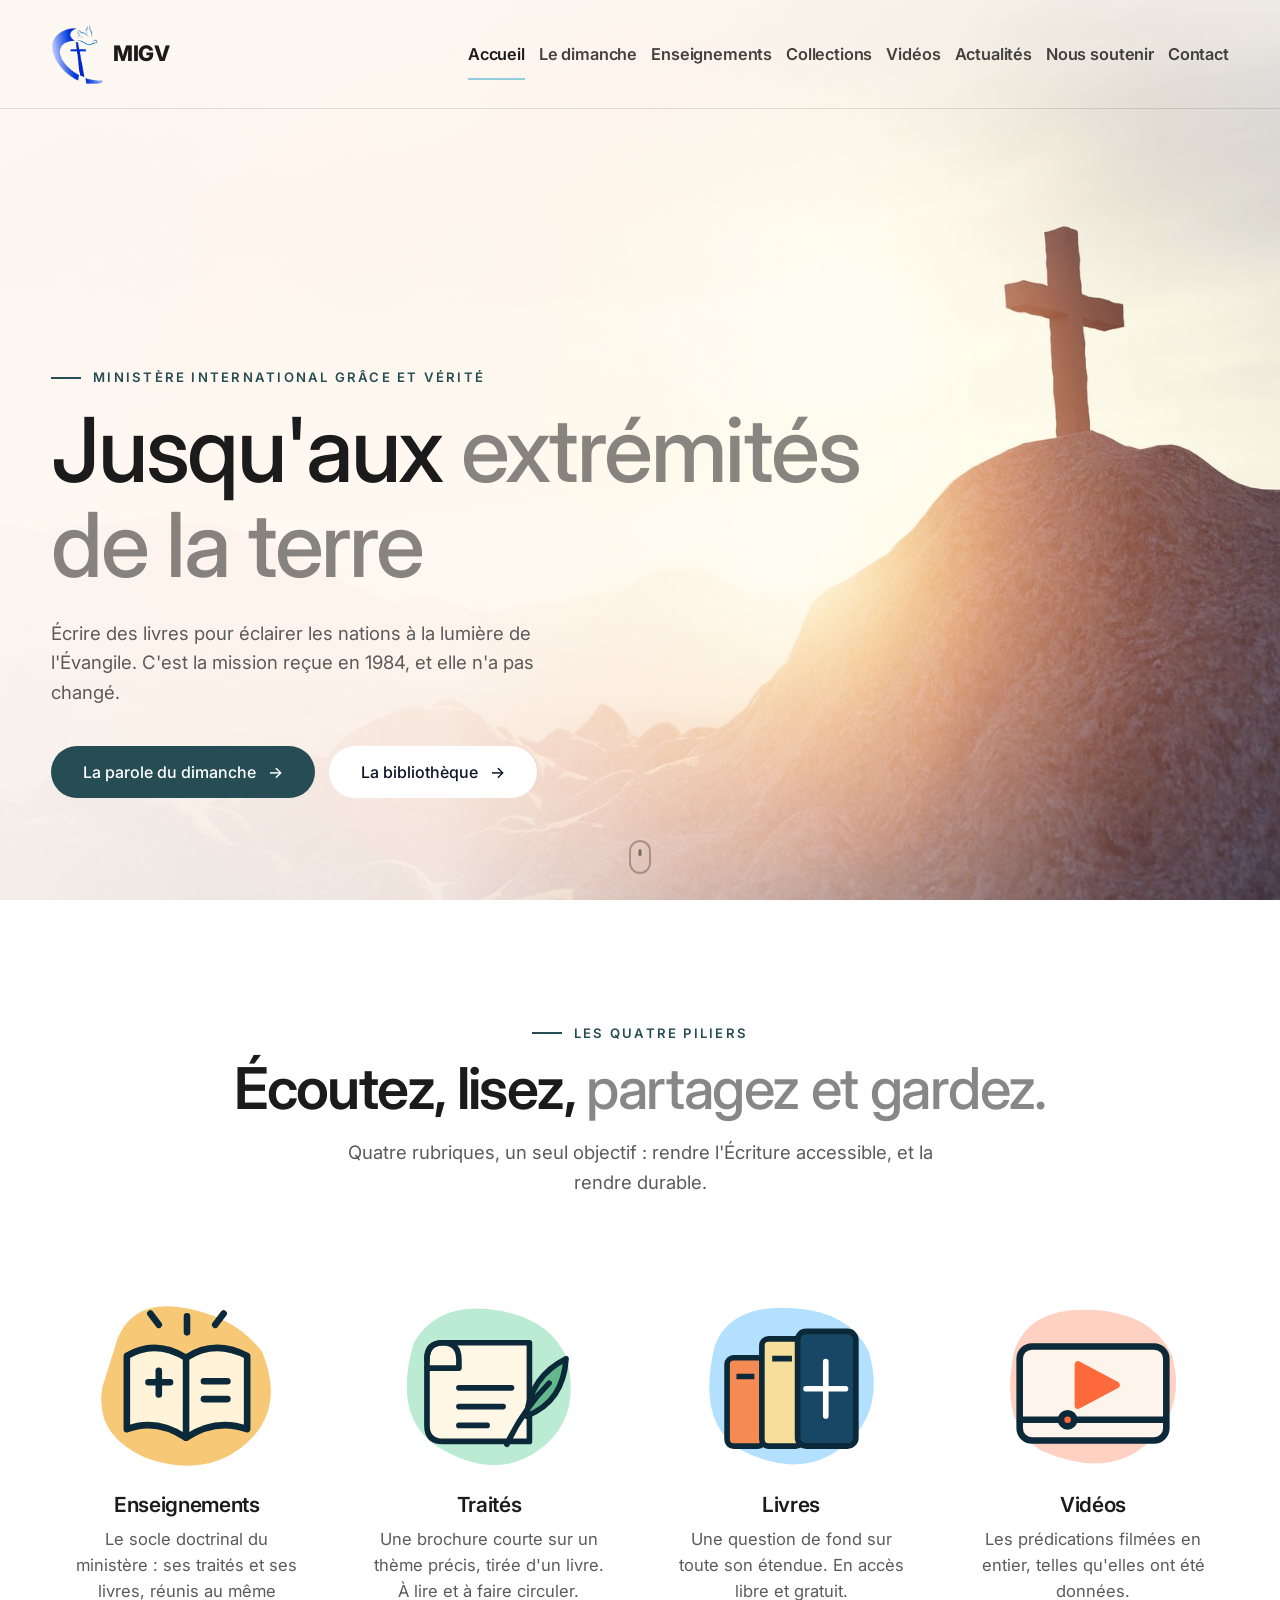
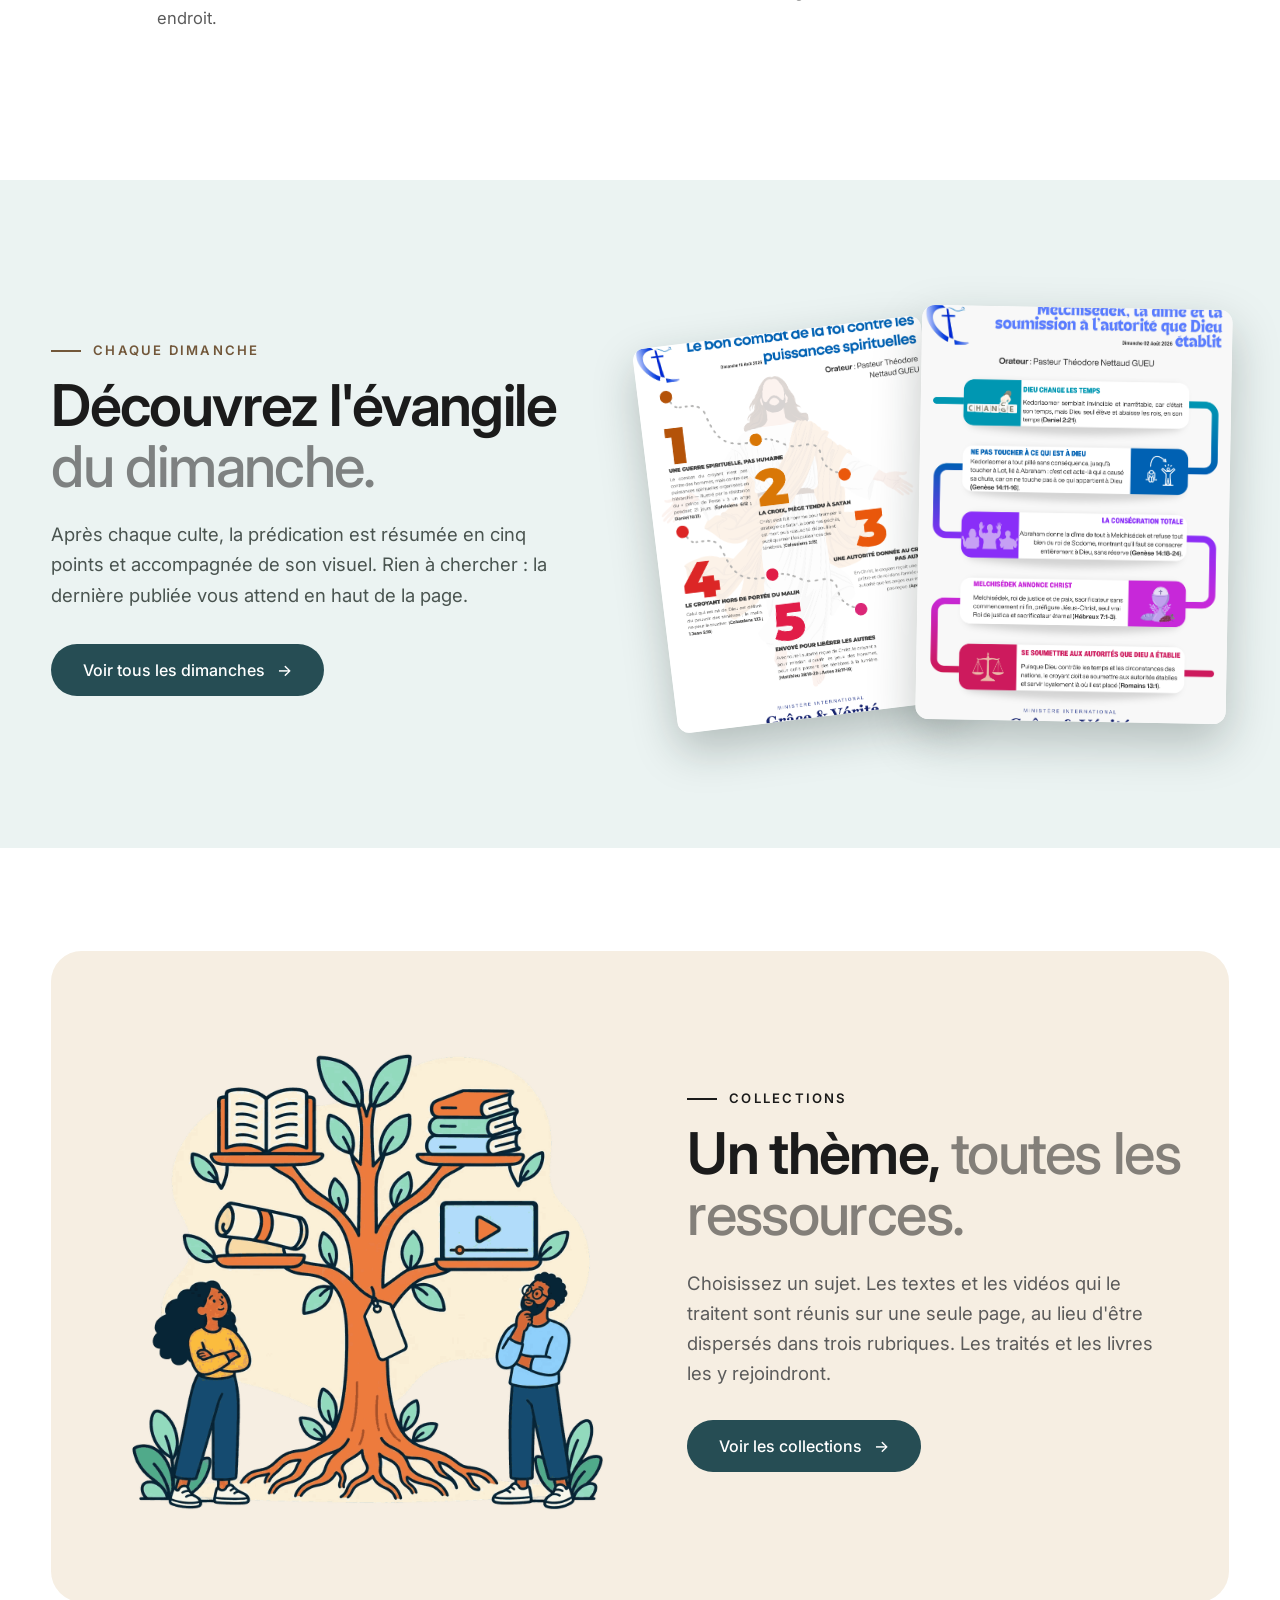
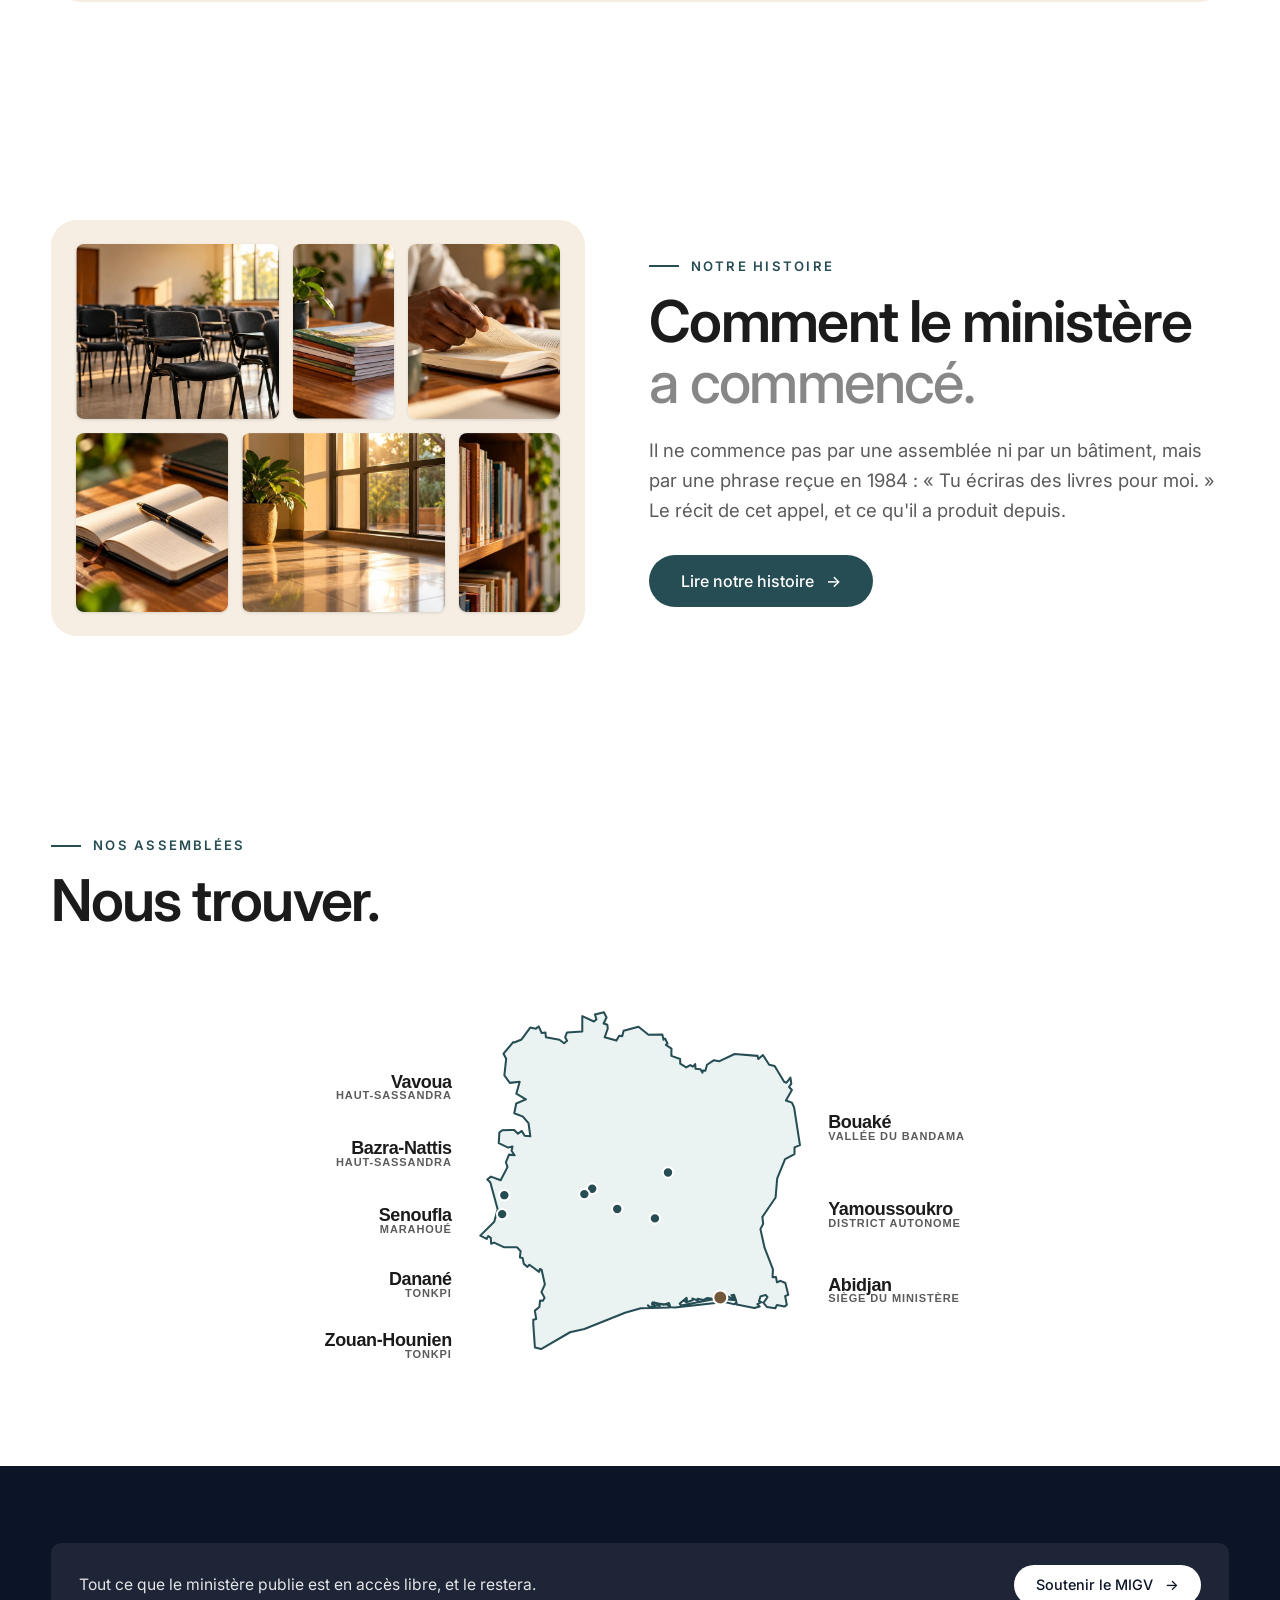
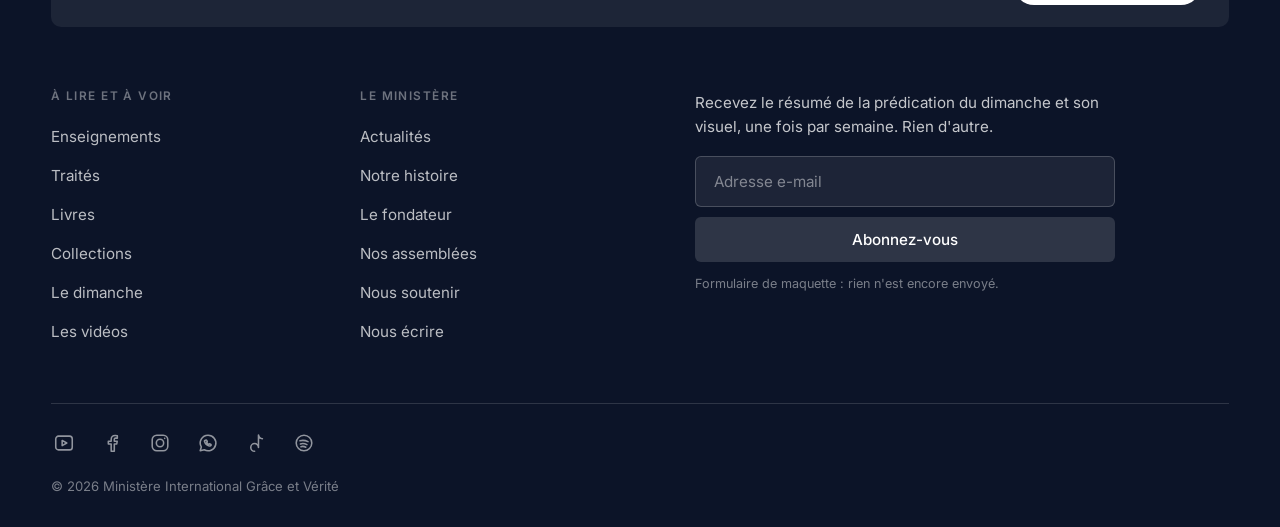
==== commit c393bc58: "Rendre le site utilisable au doigt, et non plus seulement a la souris Six remarques, un meme fil : l" ====
--- a/index.html
+++ b/index.html
@@ -13,7 +13,7 @@
 <link rel="preconnect" href="https://fonts.googleapis.com">
 <link rel="preconnect" href="https://fonts.gstatic.com" crossorigin>
 <link href="https://fonts.googleapis.com/css2?family=Inter:wght@400;500;600;700&display=swap" rel="stylesheet">
-<link rel="stylesheet" href="style.css?v=18">
+<link rel="stylesheet" href="style.css?v=19">
 <style>
 /* ===================================================================
    LANDING PAGE : habillage propre, independant du reste du site.
@@ -295,7 +295,114 @@
 @media(prefers-reduced-motion:reduce){
   .couv>img,.couv .fleche::after{animation:none}
 }
+
+/* ===================================================================
+   LE BLOC TELEPHONE EST PLACE EN DERNIER, ET CE N'EST PAS UN HASARD.
+   Une regle @media n'ajoute AUCUNE specificite : a specificite egale,
+   c'est la DERNIERE ecrite qui gagne. Place plus haut, ce bloc etait
+   ecrase par les regles .pil qui le suivaient, et les tuiles ne
+   changeaient pas. Tout ajout mobile doit rester ici, en bas.
+   =================================================================== */
+/* ===================================================================
+   LE TELEPHONE.
+
+   CE QUI N'ALLAIT PAS. La page se reempilait sans jamais s'adapter :
+   les seules regles @media de ce fichier changeaient le nombre de
+   colonnes, rien d'autre. Resultat, sur un ecran de 375 px :
+
+   1. LA CROIX AVAIT DISPARU. La photo fait 2400x1121 (un paysage
+      large), le cadre mobile 396x857 (un portrait haut). Avec
+      object-fit:cover, le navigateur n'en montre que 22 % de la
+      largeur. Mesure sur l'image : la croix occupe de 74 % a 92 %,
+      alors que le cadrage « 64% 46% » n'affichait que 53 % a 75 %.
+      Elle tombait juste a cote.
+
+   2. LES BOUTONS PASSAIENT SOUS LA LIGNE DE FLOTTAISON. Le heros
+      mesurait 857 px de haut pour un ecran de 812, dont il faut
+      encore retirer la barre d'adresse du navigateur. Il fallait
+      defiler pour les voir.
+
+   3. UNE TUILE PAR ECRAN. Les quatre piliers s'empilaient en
+      colonne, illustration de 188 px en haut, texte centre dessous.
+      Quatre ecrans entiers pour quatre phrases.
+   =================================================================== */
+@media(max-width:620px){
+
+  /* --- le heros ----------------------------------------------------
+     dvh et non svh : svh est la hauteur quand la barre d'adresse est
+     DEPLOYEE, donc la plus petite. Un heros en 100svh laisse une
+     bande vide des que la barre se retracte. dvh suit la hauteur
+     reelle. On plafonne a 680 px pour que le heros ne devienne pas
+     une tour sur les grands telephones.                            */
+  .couv{min-height:min(100dvh,680px)}
+
+  /* Le cadrage remonte sur la croix : 84 % ± 11 %, soit de 73 % a
+     95 %. Elle y tient entierement. 34 % en vertical pour la placer
+     dans le tiers haut, au-dessus du texte.                       */
+  .couv>img{object-position:84% 34%}
+
+  /* Le voile etait horizontal, opaque a gauche : logique quand le
+     texte occupe la moitie gauche d'un ecran large. Sur telephone le
+     texte prend toute la largeur, il faut donc un voile VERTICAL,
+     opaque en bas sous le texte et transparent en haut sur la croix. */
+  .couv::after{
+    background:linear-gradient(180deg,
+      rgba(255,249,243,.34) 0%,
+      rgba(255,249,243,.10) 26%,
+      rgba(255,249,243,.72) 52%,
+      rgba(255,249,243,.97) 70%,
+      rgba(255,249,243,1) 100%)}
+
+  /* Le titre tombait a 2,8rem (44,8 px), son minimum de clamp, cale
+     pour un ecran de bureau. A 2,15rem il tient en deux lignes au
+     lieu de trois, et le heros respire.                           */
+  .couv .t1{font-size:2.15rem;line-height:1.08;max-width:none}
+  .couv .sous{margin:16px 0 26px;font-size:1rem;line-height:1.55}
+  .couv .dedans{padding-bottom:clamp(30px,7vw,46px)}
+
+  /* Le surtitre passait sur deux lignes avec son tiret orphelin. */
+  .sur{font-size:.7rem;letter-spacing:.11em}
+
+  /* Deux boutons de largeurs differentes, empiles, donnaient un bord
+     droit en escalier. Pleine largeur, ils forment un bloc net.   */
+  .couv .choix{flex-direction:column;gap:10px}
+  .couv .choix .bt{width:100%;justify-content:center;padding:15px 22px}
+
+  /* La fleche de defilement n'a plus de place : le bas de l'ecran
+     est deja occupe par les boutons. */
+  .couv .fleche{display:none}
+
+  /* --- les titres de section --------------------------------------- */
+  .t2{font-size:1.75rem;line-height:1.15}
+  .txt{font-size:1rem;line-height:1.6}
+
+  /* --- les quatre piliers ------------------------------------------
+     L'illustration passe a gauche, en 76 px, et le texte a droite :
+     une tuile tient desormais dans un quart d'ecran au lieu d'un
+     ecran entier. Le texte repasse a gauche, parce qu'un paragraphe
+     centre sur une colonne etroite se lit mal.
+     La tuile a TROIS enfants (le dessin, le titre, le texte) pour
+     deux colonnes. Sans placement explicite, la grille les range dans
+     l'ordre : dessin en (1,1), titre en (1,2), et le paragraphe
+     retombe en (2,1), c'est-a-dire dans la colonne de 76 px, un mot
+     par ligne. Chacun est donc place a la main.                   */
+  .pil{display:grid;grid-template-columns:76px minmax(0,1fr);
+    column-gap:16px;row-gap:3px;align-items:start;
+    text-align:left;padding:18px 14px}
+  .pil .emb{grid-column:1;grid-row:1 / span 2;
+    width:76px;height:76px;max-width:none;margin:0}
+  .pil h3{grid-column:2;grid-row:1;font-size:1.1rem;margin:0}
+  .pil p{grid-column:2;grid-row:2;font-size:.97rem;line-height:1.5}
+  .quatre{gap:6px}
+  .piliers{padding:clamp(48px,11vw,70px) 0}
+  .piliers .tete-sec{margin-bottom:28px}
+}
 </style>
+<!-- EN DERNIER, ET C'EST VOLONTAIRE : une regle @media n'ajoute
+     aucune specificite, donc le bloc mobile doit venir APRES les
+     regles qu'il corrige, sans quoi il est ignore. -->
+<link rel="stylesheet" href="mobile.css?v=7">
+
 </head>
 <body>
 
@@ -450,6 +557,7 @@
     <div class="corps">
       <div class="colonnes">
         <div>
+        <h4>À lire et à voir</h4>
         <a href="enseignements.html">Enseignements</a>
         <a href="traites.html">Traités</a>
         <a href="livres.html">Livres</a>
@@ -458,6 +566,7 @@
         <a href="videos.html">Les vidéos</a>
         </div>
         <div>
+        <h4>Le ministère</h4>
         <a href="actualites.html">Actualités</a>
         <a href="histoire.html">Notre histoire</a>
         <a href="biographie.html">Le fondateur</a>
@@ -493,7 +602,7 @@
   </div>
 </footer>
 
-<script src="commun.js?v=19"></script>
+<script src="commun.js?v=20"></script>
 <script>
 /* ---- 3. les trois derniers dimanches publies, pris dans commun.js ----
    Une affiche ajoutee la-bas apparait ici toute seule, et la plus
@@ -539,7 +648,8 @@
   var pied = document.querySelector('.pied-neuf');
 
   addEventListener('scroll', function(){
-    var h = couv.offsetHeight - 90;
+    /* hauteur reelle de l'entete : 108 px au bureau, 68 au telephone */
+    var h = couv.offsetHeight - tete.offsetHeight;
     tete.classList.toggle('clair', scrollY < h);
     tete.classList.toggle('pose',  scrollY >= h);
   }, {passive:true});
--- a/style.css
+++ b/style.css
@@ -197,7 +197,35 @@
 .mb.actif em{color:var(--ambre-clair)}
 .mb.actif{background:var(--dom);color:var(--creme)}
 .mb.actif small{color:rgba(255,255,255,.72)}
-@media(max-width:820px){.carte-ci .lab,.carte-ci .g-fl{display:none}.mobiles{display:flex}}
+/* --- la carte au doigt ----------------------------------------------
+   L'etiquette compacte et sa hampe, construites par carteCI(). Elles
+   n'existent que sous 820 px : au-dessus, ce sont les etiquettes
+   laterales et leurs fleches qui parlent.
+
+   paint-order:stroke dessine le contour SOUS le texte : le nom reste
+   lisible meme pose sur le trait de cote ou sur un autre point, sans
+   qu'il faille lui peindre un rectangle derriere.                  */
+.carte-ci .nomm{font-family:'Poppins',sans-serif;font-weight:800;font-size:34px;
+  fill:var(--accent);letter-spacing:-.02em;opacity:0;pointer-events:none;
+  paint-order:stroke;stroke:var(--creme);stroke-width:8px;stroke-linejoin:round;
+  transform-origin:center;transition:opacity .3s var(--ease)}
+.carte-ci .nomm.actif{opacity:1}
+.carte-ci .flm{stroke:var(--accent);stroke-width:3.4;fill:none;opacity:0;
+  stroke-linecap:round;stroke-linejoin:round;
+  stroke-dasharray:var(--len);stroke-dashoffset:var(--len);
+  transition:opacity .2s,stroke-dashoffset .5s var(--ease)}
+.carte-ci .flm.on{opacity:1;stroke-dashoffset:0}
+.carte-ci .g-flm,.carte-ci .g-labm{display:none}
+
+@media(max-width:820px){
+  .carte-ci .lab,.carte-ci .g-fl{display:none}
+  .carte-ci .g-flm,.carte-ci .g-labm{display:block}
+  .mobiles{display:flex}
+  /* La carte est recadree sur le pays : le point actif peut grossir
+     davantage sans devenir une tache. */
+  .carte-ci .g-ville.actif .pt{r:17}
+  @keyframes pulseCarte{0%,100%{r:20;opacity:.5}50%{r:34;opacity:0}}
+}
 
 /* =============== PIED =============== */
 .pied{background:var(--bleu-nuit);color:var(--creme);padding:clamp(56px,7vw,100px) 0 44px}
--- a/mobile.css
+++ b/mobile.css
@@ -0,0 +1,445 @@
+/* ===================================================================
+   LE TELEPHONE ET LA TABLETTE.
+
+   POURQUOI CE FICHIER EXISTE, ET POURQUOI IL EST CHARGE EN DERNIER.
+
+   Le site se reempilait sur petit ecran, mais ne s'adaptait pas : les
+   seules regles @media ecrites jusqu'ici changeaient le nombre de
+   colonnes. Les tailles et les espacements restaient ceux du bureau,
+   parce que les clamp() bornaient leur minimum sur des valeurs
+   pensees pour un grand ecran. D'ou l'impression de « tout plaque ».
+
+   UNE REGLE @media N'AJOUTE AUCUNE SPECIFICITE. A specificite egale,
+   c'est la derniere regle ecrite qui gagne. Un bloc mobile place
+   avant les regles qu'il doit corriger ne sert donc a rien. C'est
+   pour cela que ce fichier se charge APRES style.css, APRES
+   refonte.css et APRES le <style> de chaque page :
+
+       <link rel="stylesheet" href="style.css">
+       <link rel="stylesheet" href="refonte.css">
+       <style> ... propre a la page ... </style>
+       <link rel="stylesheet" href="mobile.css">   <- en dernier
+
+   Ce qui est propre a une page (le heros de l'accueil, par exemple)
+   reste dans cette page. Ce qui est commun est ici.
+   =================================================================== */
+
+
+/* ===================================================================
+   1. JUSQU'A 900 px : TELEPHONE ET TABLETTE EN PORTRAIT
+   =================================================================== */
+@media(max-width:900px){
+
+  /* --- l'entete fixe -------------------------------------------------
+     Elle mesurait 108 px, soit 13 % d'un ecran de telephone occupes en
+     permanence par un logo et un bouton. A 68 px elle fait son travail
+     et rend 40 px a la lecture, sur chaque page et a chaque instant.
+
+     Attention : la hauteur de .bar est ECRITE EN DUR (height:108px)
+     dans chaque page refondue. Changer le padding ne suffit donc pas,
+     il faut reprendre la hauteur elle-meme.                        */
+  .bar{height:68px}
+  #entete .bar{padding:0 clamp(16px,4vw,24px);gap:14px}
+  .tete .logo img,.tete .logo svg{width:36px;height:36px}
+  .tete .logo b{font-size:1rem}
+  .burger{width:40px;height:40px}
+
+  /* Le panneau du menu s'ouvrait a 108 px du haut, valeur ecrite en
+     dur dans style.css pour l'ancienne entete. Il laissait donc une
+     bande vide sous une entete devenue plus courte. */
+  nav{inset:68px 0 auto !important;padding-top:14px;padding-bottom:26px}
+  nav a{font-size:1.22rem;padding:11px 0}
+
+  nav.ouvert{box-shadow:0 18px 32px rgba(12,20,40,.18)}
+}
+
+
+/* ===================================================================
+   1 bis. JUSQU'A 1000 px : LE MENU DEROULANT
+
+   SEUIL A 1000 ET NON A 900. C'est style.css qui decide quand le
+   menu cesse d'etre une rangee pour devenir un panneau, et il le
+   fait a 1000 px (« @media(max-width:1000px){ .burger{display:grid} »).
+   Un correctif ecrit a 900 laissait donc une bande de 100 px, entre
+   901 et 1000, ou le panneau existait deja mais n'etait pas corrige.
+   Les deux seuils doivent suivre celui qui cree le panneau.
+   =================================================================== */
+@media(max-width:1000px){
+
+  /* --- LE MENU ETAIT INVISIBLE UNE FOIS LA PAGE DEFILEE -------------
+     Sur un ecran large, le menu est une rangee de liens POSEE SUR la
+     barre d'entete. Quand celle-ci devient sombre au defilement, les
+     liens doivent passer au blanc pour rester lisibles : c'est ce que
+     fait « .tete.pose nav a{color:var(--craie)} » dans la page.
+
+     Sous 1000 px, ce meme menu n'est plus une rangee sur la barre :
+     c'est un PANNEAU DEROULANT, et son fond est blanc. La regle
+     continuait pourtant de s'appliquer. Resultat, des qu'on avait
+     defile de quelques centaines de pixels, le panneau s'ouvrait
+     avec huit liens BLANCS SUR FOND BLANC. Contraste mesure : 1:1.
+     Le menu etait bien la, on ne pouvait simplement pas le voir.
+     En haut de page l'entete est claire, les liens etaient fonces :
+     d'ou l'impression qu'il fallait remonter pour que le menu
+     « revienne ».
+
+     Les trois etats sont donc remis a l'encre. Le selecteur reprend
+     « .tete.pose nav a » a l'identique : meme specificite, mais
+     ecrit plus tard, donc il gagne.                                */
+  .tete nav a,
+  .tete.clair nav a,
+  .tete.pose nav a{color:var(--encre2)}
+
+  /* Le panneau se detache de l'entete, sombre ou claire. */
+  nav.ouvert{box-shadow:0 18px 32px rgba(12,20,40,.18)}
+}
+
+
+/* ===================================================================
+   2. JUSQU'A 620 px : LE TELEPHONE
+   =================================================================== */
+@media(max-width:620px){
+
+  /* --- l'en-tete de page ---------------------------------------------
+     padding-top valait 96 px, cale sur une entete de 108 px : le haut
+     de la banniere passait DESSOUS. Il vaut maintenant 86 px, pour une
+     entete de 72 : la banniere commence 14 px sous elle, visible en
+     entier.
+
+     padding-top / padding-bottom separes, jamais le raccourci : .haut
+     n'est pas sur le meme element que .wrap ici, mais la regle vaut
+     comme garde-fou, et elle dit ce qu'elle change.                 */
+  .haut{padding-top:82px;padding-bottom:26px}
+
+  /* La banniere passait 176 px, soit un cinquieme de l'ecran avant le
+     premier mot. En 2,4 elle en fait 143 et montre la meme chose. */
+  .banniere{aspect-ratio:2.4;margin-bottom:18px;border-radius:10px}
+
+  /* Le fil d'Ariane, l'accroche et l'introduction se resserrent : ce
+     sont trois niveaux de texte avant le contenu, ils ne doivent pas
+     prendre un demi-ecran a eux seuls. */
+  .fil{font-size:.82rem;margin-bottom:10px}
+  .haut .accroche{margin-top:7px;font-size:1.02rem;line-height:1.45}
+  .haut .intro{margin-top:12px;font-size:.98rem;line-height:1.55}
+  .pastille{margin-top:14px;padding:8px 15px;font-size:.82rem}
+
+  /* --- les blocs ------------------------------------------------------
+     padding-top seul : .bloc se pose sur le meme element que .wrap, et
+     le raccourci annulerait son padding lateral. */
+  .bloc{padding-top:34px}
+  h2.t2{font-size:1.3rem}
+  .bloc .quoi{margin-bottom:16px;font-size:.97rem}
+
+  /* --- les cartes en eventail -----------------------------------------
+     Elles sont deja redressees sur telephone. Elles perdent ici leur
+     hauteur minimale, calculee pour une rangee de quatre : seule, une
+     carte n'a pas besoin de 238 px pour trois lignes.               */
+  .fan{gap:10px}
+  .fc{min-height:0;padding:16px 15px;gap:7px}
+  .fc .n{font-size:2rem}
+  .fc h3{margin-top:2px}
+
+  /* --- le pied --------------------------------------------------------
+     Il faisait defiler longtemps avant d'arriver au bout. */
+  .pied-neuf{padding-top:40px;padding-bottom:22px}
+  .appel{margin-bottom:30px;padding:16px 18px;gap:14px}
+  .appel p{font-size:.94rem}
+  .corps{gap:30px;padding-bottom:28px}
+  .colonnes a{padding:6px 0;font-size:.92rem}
+  .lettre p{font-size:.92rem;margin-bottom:12px}
+  .reseaux{gap:10px;margin-bottom:14px}
+
+  /* --- l'etat vide ----------------------------------------------------- */
+  .vide-net{padding:26px 20px}
+  .vide-net h3{font-size:1.08rem}
+}
+
+
+/* ===================================================================
+   3. JUSQU'A 420 px : LES PETITS TELEPHONES
+   Un iPhone SE fait 375 px, un Galaxy A 360. En dessous de 420, les
+   titres doivent ceder quelques points pour ne pas se briser en
+   quatre lignes.
+   =================================================================== */
+@media(max-width:420px){
+  .haut h1{font-size:1.65rem;line-height:1.18}
+  h2.t2{font-size:1.22rem}
+  .fc{padding:15px 14px}
+}
+
+
+/* ===================================================================
+   4. L'ECRAN TACTILE : « hover », ca n'existe pas au doigt.
+
+   C'est la remarque la plus juste qu'on ait faite sur ce site, et
+   elle vaut pour tout ce qui suit.
+
+   Sur un ecran d'ordinateur, une carte se colore quand la souris
+   passe dessus. Le doigt, lui, ne passe pas : il appuie. Et quand la
+   carte est un lien, cet appui ouvre la page. La couleur n'a donc
+   jamais le temps d'etre vue : « il faut cliquer sur le truc pour que
+   ca change de couleur, ce qui envoie directement sur le lien ».
+
+   La reponse n'est pas de rendre le survol tactile, elle est de
+   SUPPRIMER L'ATTENTE : sur un appareil sans survol, l'etat colore
+   devient l'etat normal. Il n'y a plus rien a decouvrir, tout est la.
+
+   (hover:none) ne regarde pas la largeur de l'ecran mais le moyen de
+   pointage. Un telephone et une tablette y repondent ; un ordinateur
+   portable a ecran tactile, non, parce que sa souris sait survoler.
+   =================================================================== */
+@media (hover:none){
+
+  /* --- les cartes en eventail (page Contact) ------------------------
+     Elles portent chacune sa teinte dans --c. Au lieu de l'attendre,
+     on la pose. Le reste du contenu bascule avec elle, sinon le texte
+     fonce resterait sur un aplat fonce.                            */
+  .fc:not(.bientot){background:var(--c,var(--a1));color:var(--craie);
+      border-color:var(--c,var(--a1));
+      box-shadow:0 10px 22px rgba(12,20,40,.14)}
+  .fc:not(.bientot) .n{-webkit-text-stroke-color:rgba(255,255,255,.85)}
+  .fc:not(.bientot) .ic{color:rgba(255,255,255,.92)}
+  .fc:not(.bientot) h3{color:var(--craie)}
+  /* .82 d'opacite sur l'or fonce (#8A5E00) donnait 4,43:1, juste
+     sous le seuil AA de 4,5. A .92 on repasse au-dessus sur les
+     quatre teintes. */
+  .fc:not(.bientot) p{color:rgba(255,255,255,.92)}
+  .fc:not(.bientot) .go{color:var(--craie)}
+
+  /* Le doigt a quand meme droit a une reponse : la carte s'enfonce
+     tant qu'il appuie. Les cartes « Bientot » restent a l'ecart :
+     elles annoncent ce qui n'existe pas encore, elles ne doivent pas
+     avoir l'air cliquables. D'ou le :not(.bientot) partout ci-dessus.
+     Sans lui, leur fond pale (deux classes, donc prioritaire) gardait
+     le dessus pendant que le texte passait au blanc : du blanc sur du
+     presque blanc, 1,13:1.
+
+     La carte s'enfonce C'est le seul etat qu'un ecran tactile sait
+     vraiment rendre. */
+  .fc:active{transform:translateY(0) scale(.975);
+    box-shadow:0 4px 10px rgba(12,20,40,.2)}
+
+  /* --- la fleche des boutons ----------------------------------------
+     « L'animation de la fleche disparait, c'est juste le bouton qui
+     s'allume. » Exact : .bt:hover span ne se declenche jamais au
+     doigt. Deux reponses.
+
+     1. Les boutons pleins, ceux qui portent l'action principale de la
+        page, font avancer leur fleche d'eux-memes, toutes les trois
+        secondes et demie. Assez pour qu'on voie qu'elle mene quelque
+        part, assez rare pour ne pas agacer.
+     2. Tous les boutons, pleins ou non, repondent a l'appui.        */
+  .bt-plein span,.bt-clair span{animation:pousse 3.4s var(--ease) infinite}
+  .bt:active span,.fc:active .go span{animation:none;transform:translateX(6px)}
+  .bt:active{transform:scale(.97)}
+}
+
+/* Une seule poussee par cycle, sur le dernier cinquieme du temps :
+   le reste du temps la fleche est immobile. */
+@keyframes pousse{
+  0%,72%,100%{transform:translateX(0)}
+  84%{transform:translateX(6px)}
+}
+
+/* Et pour qui demande moins de mouvement, rien ne bouge. */
+@media(prefers-reduced-motion:reduce){
+  .bt-plein span,.bt-clair span{animation:none}
+}
+
+
+/* ===================================================================
+   5. LES VIGNETTES : UNE PAR ECRAN, C'ETAIT UNE DE TROP
+
+   « Les photos sont trop grosses, de sorte qu'une photo ou la photo
+   d'une video occupe tout un ecran : en une vue on ne peut pas voir
+   plusieurs videos ou photos a la fois. »
+
+   La cause est arithmetique. Ces grilles sont ecrites en
+   repeat(auto-fill, minmax(N, 1fr)) avec N entre 176 et 248 px. Sur
+   un telephone, la largeur utile est de 350 px : deux colonnes
+   demanderaient 2 x N plus l'espace entre elles, soit 368 px au
+   moins. Il en manque toujours quelques-uns, et la grille retombe
+   sur UNE colonne de 350 px de large. Une couverture au format 3/4
+   fait alors 467 px de haut : plus de la moitie d'un ecran pour un
+   seul titre.
+
+   On force donc deux colonnes. A 167 px de large, une couverture 3/4
+   fait 223 px : quatre tiennent dans un ecran au lieu d'une et demie,
+   et le titre reste lisible.
+   =================================================================== */
+@media(max-width:620px){
+  .grille,          /* Collections, Livres  : couvertures 3/4      */
+  .grille-themes,   /* Videos, par sujet                           */
+  .grille-toutes,   /* Toutes les videos                           */
+  .archives{        /* Notre histoire : photographies d'archives   */
+    grid-template-columns:repeat(2,minmax(0,1fr));
+    gap:12px}
+
+  /* Le texte pose sur la couverture suit la vignette : a 167 px de
+     large, 1,14 rem de titre deborde en cinq lignes. */
+  .col .dedans{padding:12px 11px 13px}
+  .col h2{font-size:.96rem;line-height:1.2}
+  .col .ligne{margin-top:4px;font-size:.78rem;line-height:1.35}
+  .col .cpt{margin-top:7px;font-size:.68rem}
+}
+
+/* Sous 400 px, deux colonnes de 160 px : on descend encore d'un cran
+   plutot que de revenir a une seule. */
+@media(max-width:400px){
+  .col h2{font-size:.9rem}
+  .col .ligne{display:none}   /* la ligne de resume, illisible ici */
+}
+
+
+/* ===================================================================
+   6. LA CARTE DES ASSEMBLEES AU DOIGT
+
+   Les pastilles sous la carte se rangeaient en flex : la derniere
+   d'une ligne partait seule, les largeurs ne tombaient jamais juste,
+   et l'ensemble faisait un escalier. Deux colonnes egales.
+   =================================================================== */
+@media(max-width:620px){
+  .mobiles{display:grid;grid-template-columns:repeat(2,minmax(0,1fr));gap:8px}
+  .mb{padding:12px 13px;font-size:.88rem}
+  .mb small{font-size:.63rem;margin-top:2px}
+}
+
+
+/* ===================================================================
+   7. LE PIED DE PAGE
+
+   « Je n'aime pas l'organisation du pied de page telephone, c'est
+   laid, c'est tout droit, ca se chevauche, c'est vilain. »
+
+   Trois choses distinctes, et toutes les trois vraies.
+
+   1. TOUT DROIT. Sous 460 px, .colonnes repassait a une seule
+      colonne : les douze liens du menu s'alignaient alors en une
+      colonne de 455 px de haut. Le pied entier mesurait 1051 px,
+      soit plus d'un ecran de telephone pour un bas de page. Les deux
+      colonnes sont retablies, et chacune recoit un titre : sans lui,
+      douze liens d'affilee n'ont aucune articulation.
+
+   2. CA SE CHEVAUCHE. Ce n'etait pas une impression. Les icones de
+      reseaux ont une cible tactile de 44 px ramenee visuellement a
+      26 px par « margin:-9px ». Avec un espacement de 10 px, deux
+      cibles voisines se recouvraient de 8 px : un doigt pose entre
+      deux icones ouvrait l'une ou l'autre au hasard. Et les 9 px qui
+      depassent en haut et en bas mordaient sur la ligne de droits.
+      L'espacement passe a 22 px : les cibles se touchent bord a bord,
+      sans un pixel de recouvrement.
+
+   3. VILAIN. La lettre d'information arrivait sans separation apres
+      les liens. Un filet l'en detache.
+   =================================================================== */
+@media(max-width:620px){
+  .pied-neuf{padding-top:36px;padding-bottom:20px}
+
+  /* le bandeau d'appel : le bouton sous le texte, pleine largeur */
+  .appel{display:block;margin-bottom:28px;padding:16px 17px}
+  .appel p{font-size:.93rem;line-height:1.5}
+  .appel .bt{display:flex;justify-content:center;width:100%;margin-top:13px}
+
+  .corps{gap:26px;padding-bottom:22px}
+
+  /* DEUX colonnes, et non une : voir le point 1 ci-dessus. */
+  .colonnes{grid-template-columns:repeat(2,minmax(0,1fr));gap:14px 16px}
+  .colonnes h4{margin:0 0 8px;font:600 .72rem/1 Inter,sans-serif;
+    letter-spacing:.11em;text-transform:uppercase;
+    color:rgba(255,255,255,.42)}
+  .colonnes a{padding:7px 0;font-size:.88rem;line-height:1.25}
+
+  /* la lettre d'information, detachee des liens */
+  .lettre{border-top:1px solid rgba(255,255,255,.14);padding-top:22px}
+  .lettre p{font-size:.89rem;line-height:1.5;margin-bottom:12px}
+  .lettre input,.lettre button{padding:13px 16px;font-size:.92rem}
+
+  .pied-neuf .bas{padding-top:20px}
+  .droits{font-size:.76rem;line-height:1.5}
+}
+
+/* L'espacement des icones ne depend pas de la largeur mais de la
+   taille du doigt : il vaut sur tout ecran. 22 px d'ecart pour des
+   cibles de 44 px reduites de 18 px. */
+.reseaux{gap:22px;align-items:center;min-height:26px}
+@media(max-width:620px){.reseaux{gap:20px;margin-bottom:16px}}
+
+/* Le titre de chaque colonne du pied. Il vit ici, et non dans
+   refonte.css, parce que cinq pages portent encore leur propre copie
+   des regles du pied : mobile.css est le seul fichier charge en
+   dernier par les quatorze. */
+.colonnes h4{margin:0 0 14px;font:600 .74rem/1 Inter,sans-serif;
+  letter-spacing:.12em;text-transform:uppercase;
+  color:rgba(255,255,255,.4)}
+
+
+/* ===================================================================
+   8. LA PISTE DE VIDEOS : UNE CARTE PAR ECRAN
+
+   « Une photo, ou la photo d'une video, occupe tout un ecran. »
+
+   La piste qui glisse au doigt donnait a chaque carte
+   « min(74vw, 280px) ». Sur un telephone de 390 px, 74vw font 288 px
+   et la carte en prend 280 : les trois quarts de l'ecran pour une
+   seule video. On en voyait une, et le bord de la suivante.
+
+   A 46vw la carte fait 180 px : deux entieres tiennent dans l'ecran,
+   et la troisieme depasse assez pour qu'on comprenne que la piste
+   continue. La vignette reste au format 16/9, le titre sur deux
+   lignes : rien n'est perdu, on voit simplement trois fois plus.
+   =================================================================== */
+@media(max-width:620px){
+  .piste>*{flex:0 0 min(46vw,230px)}
+  .piste{gap:11px}
+  .vd h3{margin-top:8px;font-size:.82rem;line-height:1.3}
+  .vd .duree{right:6px;bottom:6px;padding:2px 5px;font-size:.68rem}
+}
+
+/* Le rond de lecture ne s'affichait qu'au survol : au doigt, il
+   n'apparaissait jamais, et rien ne disait qu'une vignette etait une
+   video et non une photo. Sur un ecran tactile il est toujours la,
+   en demi-teinte pour ne pas manger l'image. */
+@media (hover:none){
+  .vd .lire{opacity:1;background:transparent}
+  .vd .lire i{width:40px;height:40px;background:rgba(255,255,255,.82);
+    box-shadow:0 2px 10px rgba(12,20,40,.25)}
+  .vd:active .lire{background:rgba(12,20,40,.3)}
+}
+
+
+/* ===================================================================
+   9. LE DIMANCHE : « PAS ASSEZ AERE, TOUFFU POUR RIEN »
+
+   Les interlignes etaient deja larges (1,65). Ce qui manquait n'etait
+   pas de l'air DANS les paragraphes mais ENTRE les blocs : le resume
+   point par point enchainait des pavets de quatre lignes separes par
+   19 px et un filet d'un pixel. Sur un grand ecran la colonne est
+   etroite et chaque point se detache ; sur un telephone ils occupent
+   toute la largeur et se touchent presque.
+
+   Le filet reste : c'est lui qui dit ou un point finit. C'est
+   l'espace autour de lui qui change.
+   =================================================================== */
+@media(max-width:620px){
+  /* l'affiche et le texte, moins serres l'un contre l'autre */
+  .contenu{gap:34px}
+  .actions{gap:9px;margin-top:16px}
+
+  .txt h2{line-height:1.24}
+  .orateur{margin-top:12px}
+  .cit{margin-top:26px;padding-left:16px}
+  .chapo{margin-top:26px}
+
+  /* le resume : un point respire des deux cotes de son filet */
+  .points{margin-top:30px}
+  .pt{gap:13px;padding:23px 0 25px}
+  .pt b{margin-bottom:8px;line-height:1.4}
+  .rpt{margin-top:11px}
+  .npt{padding-top:3px}
+  .meta{margin-top:26px}
+
+  /* le calendrier : les dimanches ne sont pas des cases a cocher */
+  .calendrier{padding:18px 15px;margin:26px 0}
+  .mois{margin-bottom:16px}
+  .jours{gap:9px}
+  .jr{padding:14px 6px}
+}
